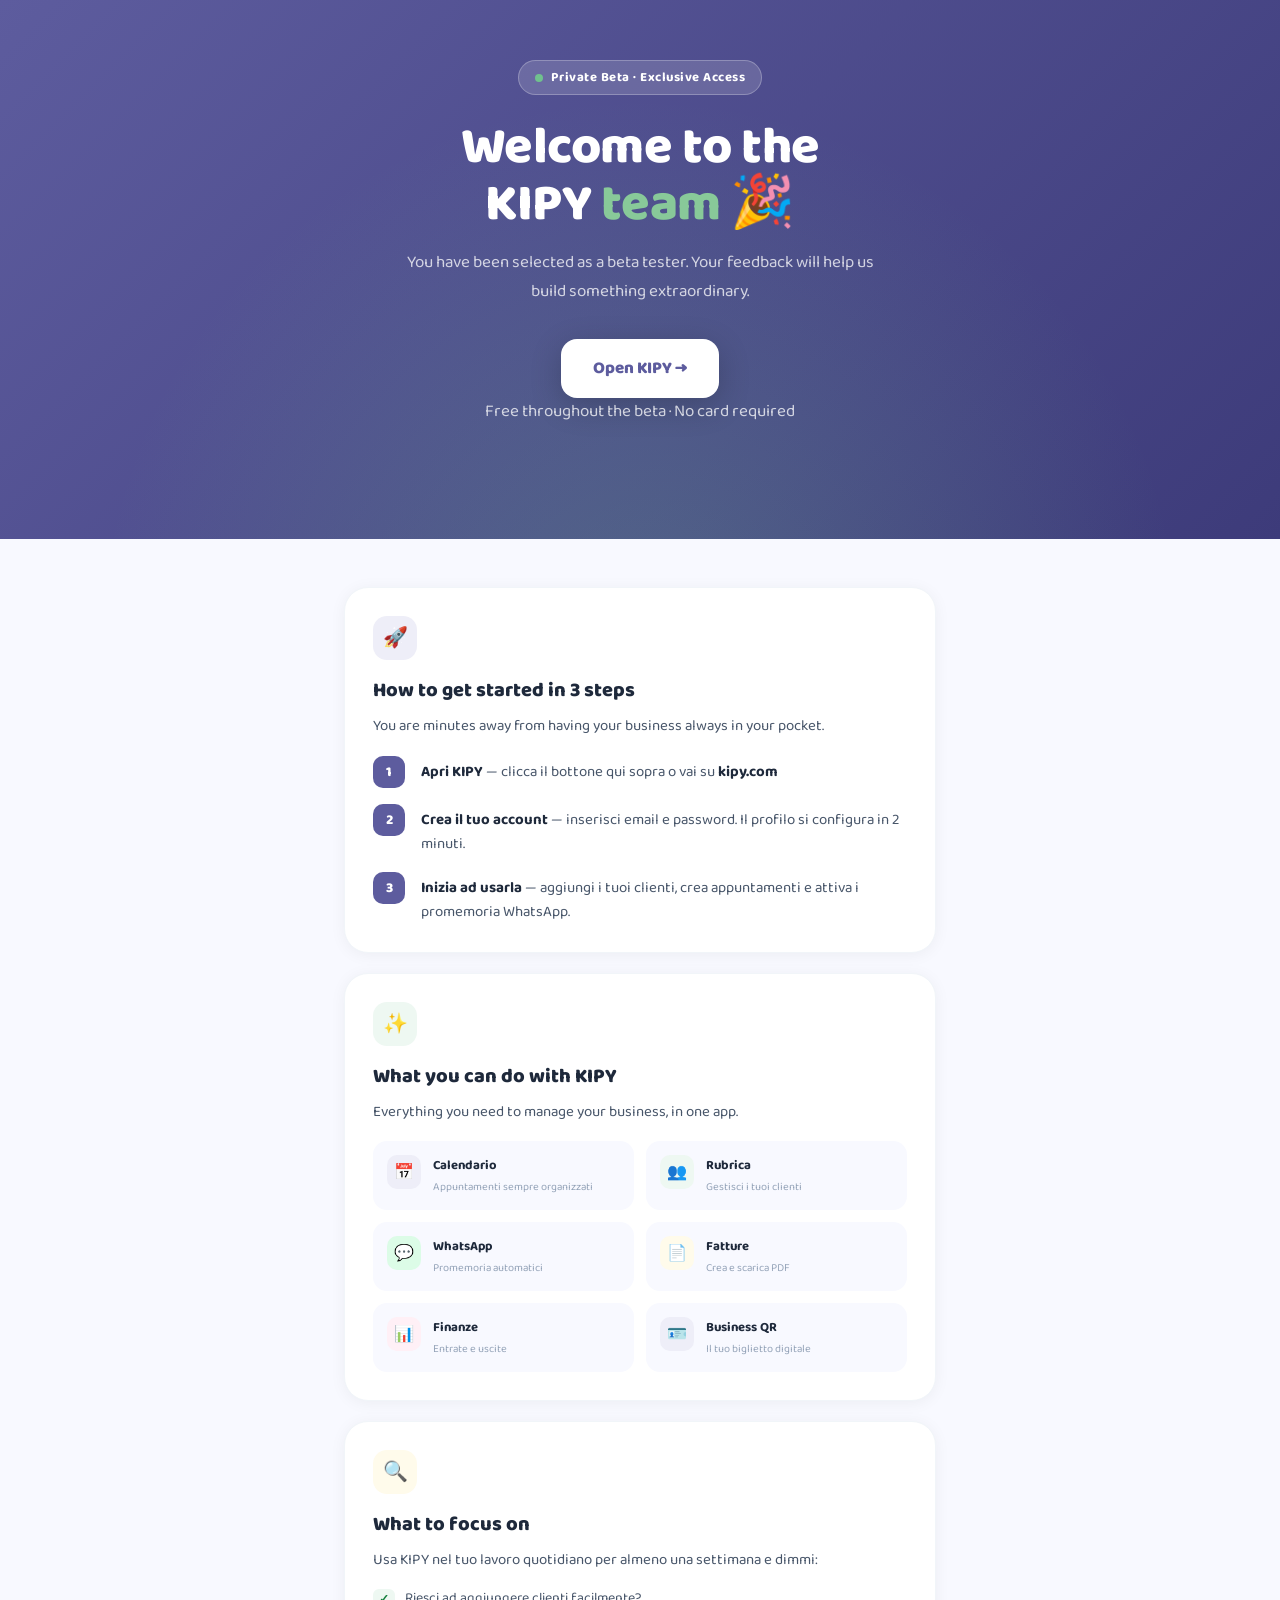
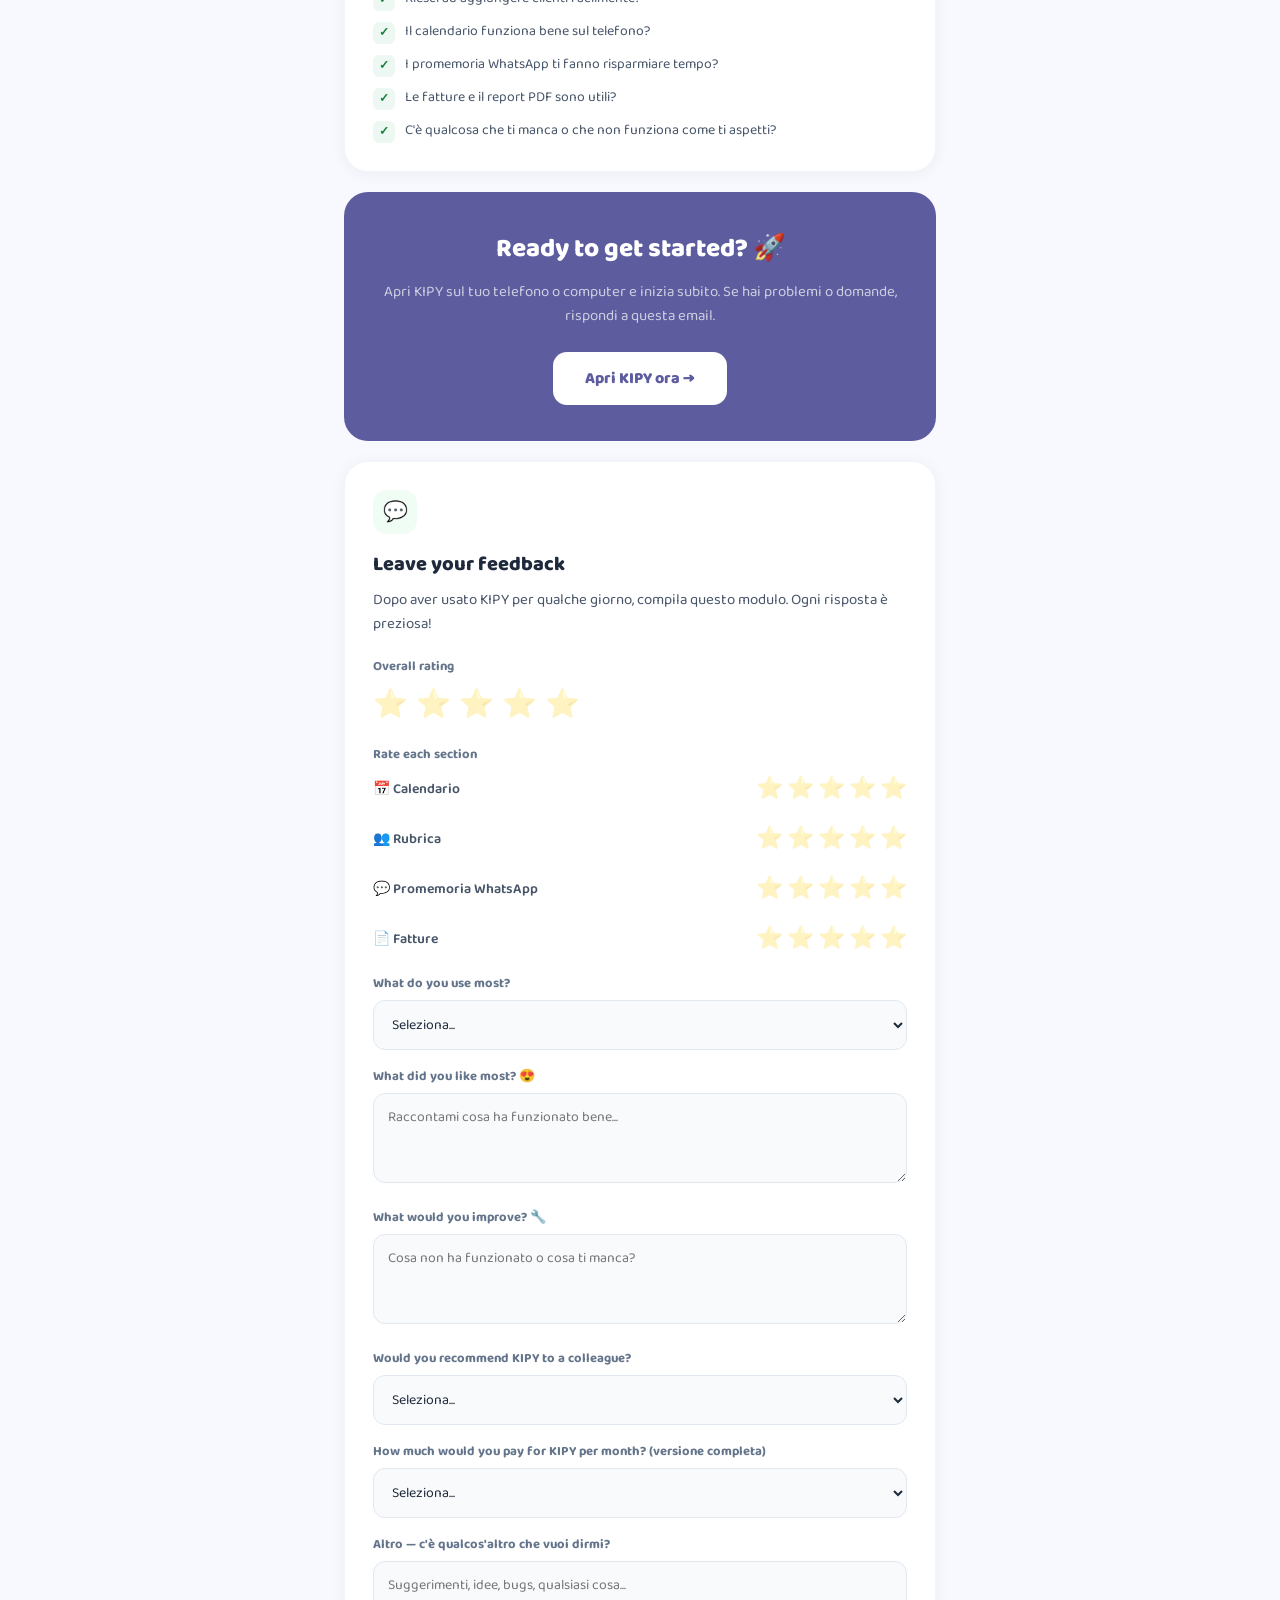
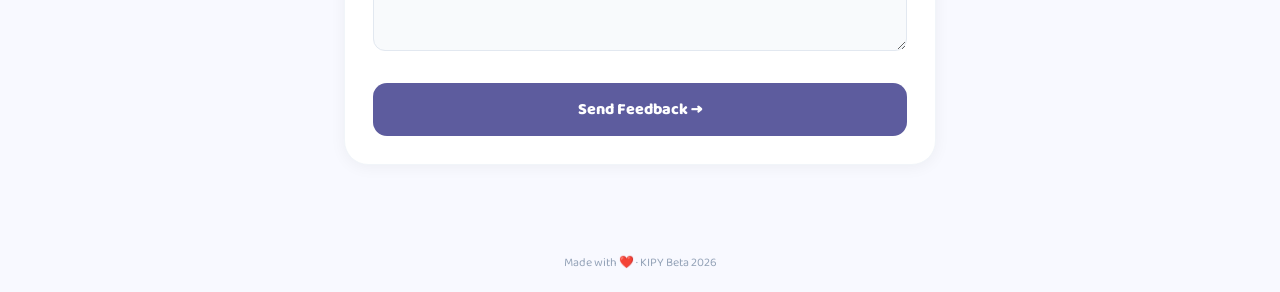
==== beta-en.html @ 0e65d99a "Add files via upload" ====
<!DOCTYPE html>
<html lang="it">
<head>
  <meta charset="UTF-8"/>
  <meta name="viewport" content="width=device-width, initial-scale=1.0"/>
  <title>KIPY Beta — Sei stato scelto!</title>
  <link href="https://fonts.googleapis.com/css2?family=Baloo+2:wght@400;500;600;700;800&display=swap" rel="stylesheet"/>
  <style>
    *, *::before, *::after { box-sizing: border-box; margin: 0; padding: 0; }
    body { font-family: 'Baloo 2', sans-serif; background: #F8F9FF; color: #1E293B; -webkit-font-smoothing: antialiased; }

    .hero {
      background: linear-gradient(135deg, #5D5C9E 0%, #3d3b7a 100%);
      padding: 60px 24px 80px;
      text-align: center;
      position: relative;
      overflow: hidden;
    }
    .hero::before {
      content: '';
      position: absolute; inset: 0;
      background: radial-gradient(ellipse at 50% 120%, rgba(112,193,142,0.25) 0%, transparent 60%);
    }
    .hero-inner { position: relative; z-index: 1; max-width: 600px; margin: 0 auto; }
    .beta-badge {
      display: inline-flex; align-items: center; gap: 8px;
      background: rgba(255,255,255,0.15); border: 1px solid rgba(255,255,255,0.25);
      border-radius: 100px; padding: 6px 16px;
      font-size: 13px; font-weight: 700; color: white;
      margin-bottom: 24px; letter-spacing: 0.5px;
    }
    .beta-dot { width: 8px; height: 8px; background: #70C18E; border-radius: 50%; animation: pulse 2s infinite; }
    @keyframes pulse { 0%,100%{opacity:1;}50%{opacity:0.4;} }
    .hero h1 { font-size: clamp(32px, 6vw, 52px); font-weight: 800; color: white; line-height: 1.1; margin-bottom: 16px; letter-spacing: -0.5px; }
    .hero h1 span { color: #88C999; }
    .hero p { font-size: 17px; color: rgba(255,255,255,0.75); line-height: 1.7; max-width: 480px; margin: 0 auto 32px; }
    .hero-cta { display: inline-flex; align-items: center; gap: 12px; background: white; color: #5D5C9E; padding: 16px 32px; border-radius: 16px; font-size: 17px; font-weight: 800; text-decoration: none; box-shadow: 0 8px 32px rgba(0,0,0,0.2); transition: transform 0.2s; }
    .hero-cta:hover { transform: translateY(-2px); }
    .hero-note { font-size: 13px; color: rgba(255,255,255,0.4); margin-top: 14px; }

    .container { max-width: 640px; margin: 0 auto; padding: 48px 24px; }

    .section { background: white; border-radius: 24px; padding: 28px; margin-bottom: 20px; box-shadow: 0 2px 16px rgba(0,0,0,0.05); border: 1px solid #F1F5F9; }
    .section-icon { width: 44px; height: 44px; border-radius: 14px; display: flex; align-items: center; justify-content: center; font-size: 20px; margin-bottom: 14px; }
    .section h2 { font-size: 20px; font-weight: 800; color: #1E293B; margin-bottom: 8px; }
    .section p { font-size: 15px; color: #475569; line-height: 1.7; }

    .steps { display: flex; flex-direction: column; gap: 16px; margin-top: 16px; }
    .step-item { display: flex; gap: 16px; align-items: flex-start; }
    .step-num { width: 32px; height: 32px; background: #5D5C9E; color: white; border-radius: 10px; display: flex; align-items: center; justify-content: center; font-weight: 800; font-size: 14px; flex-shrink: 0; }
    .step-text { font-size: 15px; color: #475569; line-height: 1.6; padding-top: 4px; }
    .step-text strong { color: #1E293B; }

    .features-grid { display: grid; grid-template-columns: 1fr 1fr; gap: 12px; margin-top: 16px; }
    .feat-item { background: #F8F9FF; border-radius: 14px; padding: 14px; display: flex; gap: 12px; align-items: flex-start; }
    .feat-icon { width: 34px; height: 34px; border-radius: 10px; display: flex; align-items: center; justify-content: center; font-size: 16px; flex-shrink: 0; }
    .feat-label { font-size: 13px; font-weight: 700; color: #1E293B; }
    .feat-sub { font-size: 11px; color: #94A3B8; margin-top: 2px; }

    .rules { display: flex; flex-direction: column; gap: 10px; margin-top: 14px; }
    .rule-item { display: flex; gap: 10px; align-items: flex-start; font-size: 14px; color: #475569; line-height: 1.5; }
    .rule-check { width: 22px; height: 22px; background: #EEF8F2; border-radius: 6px; display: flex; align-items: center; justify-content: center; color: #15803D; font-size: 12px; font-weight: 800; flex-shrink: 0; margin-top: 1px; }

    .cta-section { background: #5D5C9E; border-radius: 24px; padding: 36px 28px; text-align: center; margin-bottom: 20px; }
    .cta-section h2 { font-size: 26px; font-weight: 800; color: white; margin-bottom: 10px; }
    .cta-section p { font-size: 15px; color: rgba(255,255,255,0.7); margin-bottom: 24px; line-height: 1.6; }
    .cta-btn { display: inline-block; background: white; color: #5D5C9E; padding: 14px 32px; border-radius: 14px; font-size: 16px; font-weight: 800; text-decoration: none; }

    .feedback-section { background: white; border-radius: 24px; padding: 28px; margin-bottom: 20px; box-shadow: 0 2px 16px rgba(0,0,0,0.05); border: 1px solid #F1F5F9; }
    .feedback-section h2 { font-size: 20px; font-weight: 800; color: #1E293B; margin-bottom: 8px; }
    .feedback-section p { font-size: 15px; color: #475569; margin-bottom: 20px; }

    .form-group { margin-bottom: 16px; }
    .form-label { font-size: 13px; font-weight: 700; color: #64748B; display: block; margin-bottom: 6px; }
    .form-input { width: 100%; padding: 12px 14px; border-radius: 12px; border: 1.5px solid #E2E8F0; font-family: 'Baloo 2', sans-serif; font-size: 14px; color: #1E293B; outline: none; background: #F8FAFC; transition: border 0.2s; }
    .form-input:focus { border-color: #5D5C9E; background: white; }
    textarea.form-input { min-height: 90px; resize: vertical; }
    .stars { display: flex; gap: 8px; margin-top: 6px; }
    .star { font-size: 28px; cursor: pointer; opacity: 0.3; transition: opacity 0.15s; }
    .star.active { opacity: 1; }
    .rating-group { display: flex; flex-direction: column; gap: 14px; margin-bottom: 16px; }
    .rating-row { display: flex; justify-content: space-between; align-items: center; }
    .rating-label { font-size: 14px; font-weight: 600; color: #475569; }
    .mini-stars { display: flex; gap: 4px; }
    .mini-star { font-size: 22px; cursor: pointer; opacity: 0.3; transition: opacity 0.15s; }
    .mini-star.active { opacity: 1; }
    .submit-btn { width: 100%; background: #5D5C9E; color: white; border: none; padding: 14px; border-radius: 14px; font-size: 16px; font-weight: 800; cursor: pointer; font-family: 'Baloo 2', sans-serif; margin-top: 8px; transition: all 0.2s; }
    .submit-btn:hover { background: #4a4980; }
    .submit-btn:disabled { background: #94A3B8; cursor: not-allowed; }
    .success-msg { text-align: center; padding: 20px; background: #EEF8F2; border-radius: 14px; color: #15803D; font-weight: 700; font-size: 16px; display: none; }

    footer { text-align: center; padding: 20px; font-size: 12px; color: #94A3B8; }
  </style>
</head>
<body>

<!-- HERO -->
<div class="hero">
  <div class="hero-inner">
    <div class="beta-badge"><div class="beta-dot"></div> Private Beta · Exclusive Access</div>
    <h1>Welcome to the<br>KIPY <span>team</span> 🎉</h1>
    <p>You have been selected as a beta tester. Your feedback will help us build something extraordinary.</p>
    <a href="http://localhost:5173" class="hero-cta">Open KIPY →</a>
    <p class="hero-note">Free throughout the beta · No card required</p>
  </div>
</div>

<div class="container">

  <!-- COME INIZIARE -->
  <div class="section">
    <div class="section-icon" style="background:#EEEEF8;">🚀</div>
    <h2>How to get started in 3 steps</h2>
    <p>You are minutes away from having your business always in your pocket.</p>
    <div class="steps">
      <div class="step-item">
        <div class="step-num">1</div>
        <div class="step-text"><strong>Apri KIPY</strong> — clicca il bottone qui sopra o vai su <strong>kipy.com</strong></div>
      </div>
      <div class="step-item">
        <div class="step-num">2</div>
        <div class="step-text"><strong>Crea il tuo account</strong> — inserisci email e password. Il profilo si configura in 2 minuti.</div>
      </div>
      <div class="step-item">
        <div class="step-num">3</div>
        <div class="step-text"><strong>Inizia ad usarla</strong> — aggiungi i tuoi clienti, crea appuntamenti e attiva i promemoria WhatsApp.</div>
      </div>
    </div>
  </div>

  <!-- FUNZIONALITÀ -->
  <div class="section">
    <div class="section-icon" style="background:#EEF8F2;">✨</div>
    <h2>What you can do with KIPY</h2>
    <p>Everything you need to manage your business, in one app.</p>
    <div class="features-grid">
      <div class="feat-item">
        <div class="feat-icon" style="background:#EEEEF8;">📅</div>
        <div><div class="feat-label">Calendario</div><div class="feat-sub">Appuntamenti sempre organizzati</div></div>
      </div>
      <div class="feat-item">
        <div class="feat-icon" style="background:#EEF8F2;">👥</div>
        <div><div class="feat-label">Rubrica</div><div class="feat-sub">Gestisci i tuoi clienti</div></div>
      </div>
      <div class="feat-item">
        <div class="feat-icon" style="background:#DCFCE7;">💬</div>
        <div><div class="feat-label">WhatsApp</div><div class="feat-sub">Promemoria automatici</div></div>
      </div>
      <div class="feat-item">
        <div class="feat-icon" style="background:#FFFBEB;">📄</div>
        <div><div class="feat-label">Fatture</div><div class="feat-sub">Crea e scarica PDF</div></div>
      </div>
      <div class="feat-item">
        <div class="feat-icon" style="background:#FFF0F6;">📊</div>
        <div><div class="feat-label">Finanze</div><div class="feat-sub">Entrate e uscite</div></div>
      </div>
      <div class="feat-item">
        <div class="feat-icon" style="background:#EEEEF8;">🪪</div>
        <div><div class="feat-label">Business QR</div><div class="feat-sub">Il tuo biglietto digitale</div></div>
      </div>
    </div>
  </div>

  <!-- COSA TESTARE -->
  <div class="section">
    <div class="section-icon" style="background:#FFFBEB;">🔍</div>
    <h2>What to focus on</h2>
    <p>Usa KIPY nel tuo lavoro quotidiano per almeno una settimana e dimmi:</p>
    <div class="rules">
      <div class="rule-item"><div class="rule-check">✓</div>Riesci ad aggiungere clienti facilmente?</div>
      <div class="rule-item"><div class="rule-check">✓</div>Il calendario funziona bene sul telefono?</div>
      <div class="rule-item"><div class="rule-check">✓</div>I promemoria WhatsApp ti fanno risparmiare tempo?</div>
      <div class="rule-item"><div class="rule-check">✓</div>Le fatture e il report PDF sono utili?</div>
      <div class="rule-item"><div class="rule-check">✓</div>C'è qualcosa che ti manca o che non funziona come ti aspetti?</div>
    </div>
  </div>

  <!-- CTA APRI APP -->
  <div class="cta-section">
    <h2>Ready to get started? 🚀</h2>
    <p>Apri KIPY sul tuo telefono o computer e inizia subito. Se hai problemi o domande, rispondi a questa email.</p>
    <a href="http://localhost:5173" class="cta-btn">Apri KIPY ora →</a>
  </div>

  <!-- FORM FEEDBACK -->
  <div class="feedback-section" id="feedback">
    <div class="section-icon" style="background:#F0FDF4; display:inline-flex; margin-bottom:14px;">💬</div>
    <h2>Leave your feedback</h2>
    <p>Dopo aver usato KIPY per qualche giorno, compila questo modulo. Ogni risposta è preziosa!</p>

    <div id="form-area">
      <!-- Overall rating -->
      <div class="form-group">
        <label class="form-label">Overall rating</label>
        <div class="stars" id="stars-general">
          <span class="star" data-val="1">⭐</span>
          <span class="star" data-val="2">⭐</span>
          <span class="star" data-val="3">⭐</span>
          <span class="star" data-val="4">⭐</span>
          <span class="star" data-val="5">⭐</span>
        </div>
        <input type="hidden" id="rating-general" value="0"/>
      </div>

      <!-- Valutazioni per sezione -->
      <div class="form-group">
        <label class="form-label">Rate each section</label>
        <div class="rating-group">
          <div class="rating-row">
            <span class="rating-label">📅 Calendario</span>
            <div class="mini-stars" data-section="cal">
              <span class="mini-star" data-val="1">⭐</span><span class="mini-star" data-val="2">⭐</span><span class="mini-star" data-val="3">⭐</span><span class="mini-star" data-val="4">⭐</span><span class="mini-star" data-val="5">⭐</span>
            </div>
          </div>
          <div class="rating-row">
            <span class="rating-label">👥 Rubrica</span>
            <div class="mini-stars" data-section="rubrica">
              <span class="mini-star" data-val="1">⭐</span><span class="mini-star" data-val="2">⭐</span><span class="mini-star" data-val="3">⭐</span><span class="mini-star" data-val="4">⭐</span><span class="mini-star" data-val="5">⭐</span>
            </div>
          </div>
          <div class="rating-row">
            <span class="rating-label">💬 Promemoria WhatsApp</span>
            <div class="mini-stars" data-section="wa">
              <span class="mini-star" data-val="1">⭐</span><span class="mini-star" data-val="2">⭐</span><span class="mini-star" data-val="3">⭐</span><span class="mini-star" data-val="4">⭐</span><span class="mini-star" data-val="5">⭐</span>
            </div>
          </div>
          <div class="rating-row">
            <span class="rating-label">📄 Fatture</span>
            <div class="mini-stars" data-section="fatture">
              <span class="mini-star" data-val="1">⭐</span><span class="mini-star" data-val="2">⭐</span><span class="mini-star" data-val="3">⭐</span><span class="mini-star" data-val="4">⭐</span><span class="mini-star" data-val="5">⭐</span>
            </div>
          </div>
        </div>
      </div>

      <div class="form-group">
        <label class="form-label">What do you use most?</label>
        <select class="form-input" id="most-used">
          <option value="">Seleziona...</option>
          <option>Calendario & Appuntamenti</option>
          <option>Rubrica Clienti</option>
          <option>Promemoria WhatsApp</option>
          <option>Fatture</option>
          <option>Finanze</option>
          <option>Business Card QR</option>
          <option>Todo List</option>
        </select>
      </div>

      <div class="form-group">
        <label class="form-label">What did you like most? 😍</label>
        <textarea class="form-input" id="liked" placeholder="Raccontami cosa ha funzionato bene..."></textarea>
      </div>

      <div class="form-group">
        <label class="form-label">What would you improve? 🔧</label>
        <textarea class="form-input" id="improve" placeholder="Cosa non ha funzionato o cosa ti manca?"></textarea>
      </div>

      <div class="form-group">
        <label class="form-label">Would you recommend KIPY to a colleague?</label>
        <select class="form-input" id="recommend">
          <option value="">Seleziona...</option>
          <option>Sì, assolutamente!</option>
          <option>Probabilmente sì</option>
          <option>Non ancora, ha bisogno di miglioramenti</option>
          <option>No</option>
        </select>
      </div>

      <div class="form-group">
        <label class="form-label">How much would you pay for KIPY per month? (versione completa)</label>
        <select class="form-input" id="price">
          <option value="">Seleziona...</option>
          <option>Niente, voglio solo la versione gratuita</option>
          <option>£3–5 / mese</option>
          <option>£6–9 / mese</option>
          <option>£10–14 / mese</option>
          <option>Più di £15 / mese se vale</option>
        </select>
      </div>

      <div class="form-group">
        <label class="form-label">Altro — c'è qualcos'altro che vuoi dirmi?</label>
        <textarea class="form-input" id="other" placeholder="Suggerimenti, idee, bugs, qualsiasi cosa..."></textarea>
      </div>

      <button class="submit-btn" onclick="inviaFeedback()">Send Feedback →</button>
    </div>

    <div class="success-msg" id="success-msg">
      🎉 Grazie mille! Il tuo feedback è stato inviato.<br>Sei fondamentale per migliorare KIPY!
    </div>
  </div>

</div>

<footer>Made with ❤️ · KIPY Beta 2026</footer>

<script>
// Stars generali
document.querySelectorAll('#stars-general .star').forEach(star => {
  star.addEventListener('click', () => {
    const val = parseInt(star.dataset.val);
    document.getElementById('rating-general').value = val;
    document.querySelectorAll('#stars-general .star').forEach((s, i) => {
      s.classList.toggle('active', i < val);
    });
  });
});

// Mini stars per sezione
document.querySelectorAll('.mini-stars').forEach(group => {
  group.querySelectorAll('.mini-star').forEach(star => {
    star.addEventListener('click', () => {
      const val = parseInt(star.dataset.val);
      group.querySelectorAll('.mini-star').forEach((s, i) => {
        s.classList.toggle('active', i < val);
      });
      group.dataset.rating = val;
    });
  });
});

function inviaFeedback() {
  const btn = document.querySelector('.submit-btn');
  btn.disabled = true;
  btn.textContent = 'Invio in corso...';

  // Raccoglie tutti i dati
  const data = {
    rating_generale: document.getElementById('rating-general').value,
    rating_calendario: document.querySelector('[data-section="cal"]')?.dataset.rating || '—',
    rating_rubrica: document.querySelector('[data-section="rubrica"]')?.dataset.rating || '—',
    rating_whatsapp: document.querySelector('[data-section="wa"]')?.dataset.rating || '—',
    rating_fatture: document.querySelector('[data-section="fatture"]')?.dataset.rating || '—',
    sezione_piu_usata: document.getElementById('most-used').value,
    piaciuto: document.getElementById('liked').value,
    miglioramenti: document.getElementById('improve').value,
    consigliato: document.getElementById('recommend').value,
    prezzo_pagherebbe: document.getElementById('price').value,
    altro: document.getElementById('other').value,
    data_invio: new Date().toLocaleDateString('it-IT'),
  };

  // Crea mailto con tutti i dati
  const subject = encodeURIComponent('KIPY Beta — Feedback utente');
  const body = encodeURIComponent(
    `FEEDBACK KIPY BETA\n` +
    `==================\n\n` +
    `⭐ Overall rating: ${data.rating_generale}/5\n\n` +
    `📊 Valutazioni per sezione:\n` +
    `  📅 Calendario: ${data.rating_calendario}/5\n` +
    `  👥 Rubrica: ${data.rating_rubrica}/5\n` +
    `  💬 WhatsApp: ${data.rating_whatsapp}/5\n` +
    `  📄 Fatture: ${data.rating_fatture}/5\n\n` +
    `🔥 Sezione più usata: ${data.sezione_piu_usata}\n\n` +
    `😍 Cosa è piaciuto:\n${data.piaciuto}\n\n` +
    `🔧 Cosa migliorare:\n${data.miglioramenti}\n\n` +
    `📢 Lo consiglierebbe: ${data.consigliato}\n\n` +
    `💰 Prezzo giusto: ${data.prezzo_pagherebbe}\n\n` +
    `💬 Altro:\n${data.altro}\n\n` +
    `📅 Data: ${data.data_invio}`
  );

  // Apre il client email con il feedback
  window.location.href = `mailto:tua@email.com?subject=${subject}&body=${body}`;

  setTimeout(() => {
    document.getElementById('form-area').style.display = 'none';
    document.getElementById('success-msg').style.display = 'block';
  }, 1500);
}
</script>

</body>
</html>
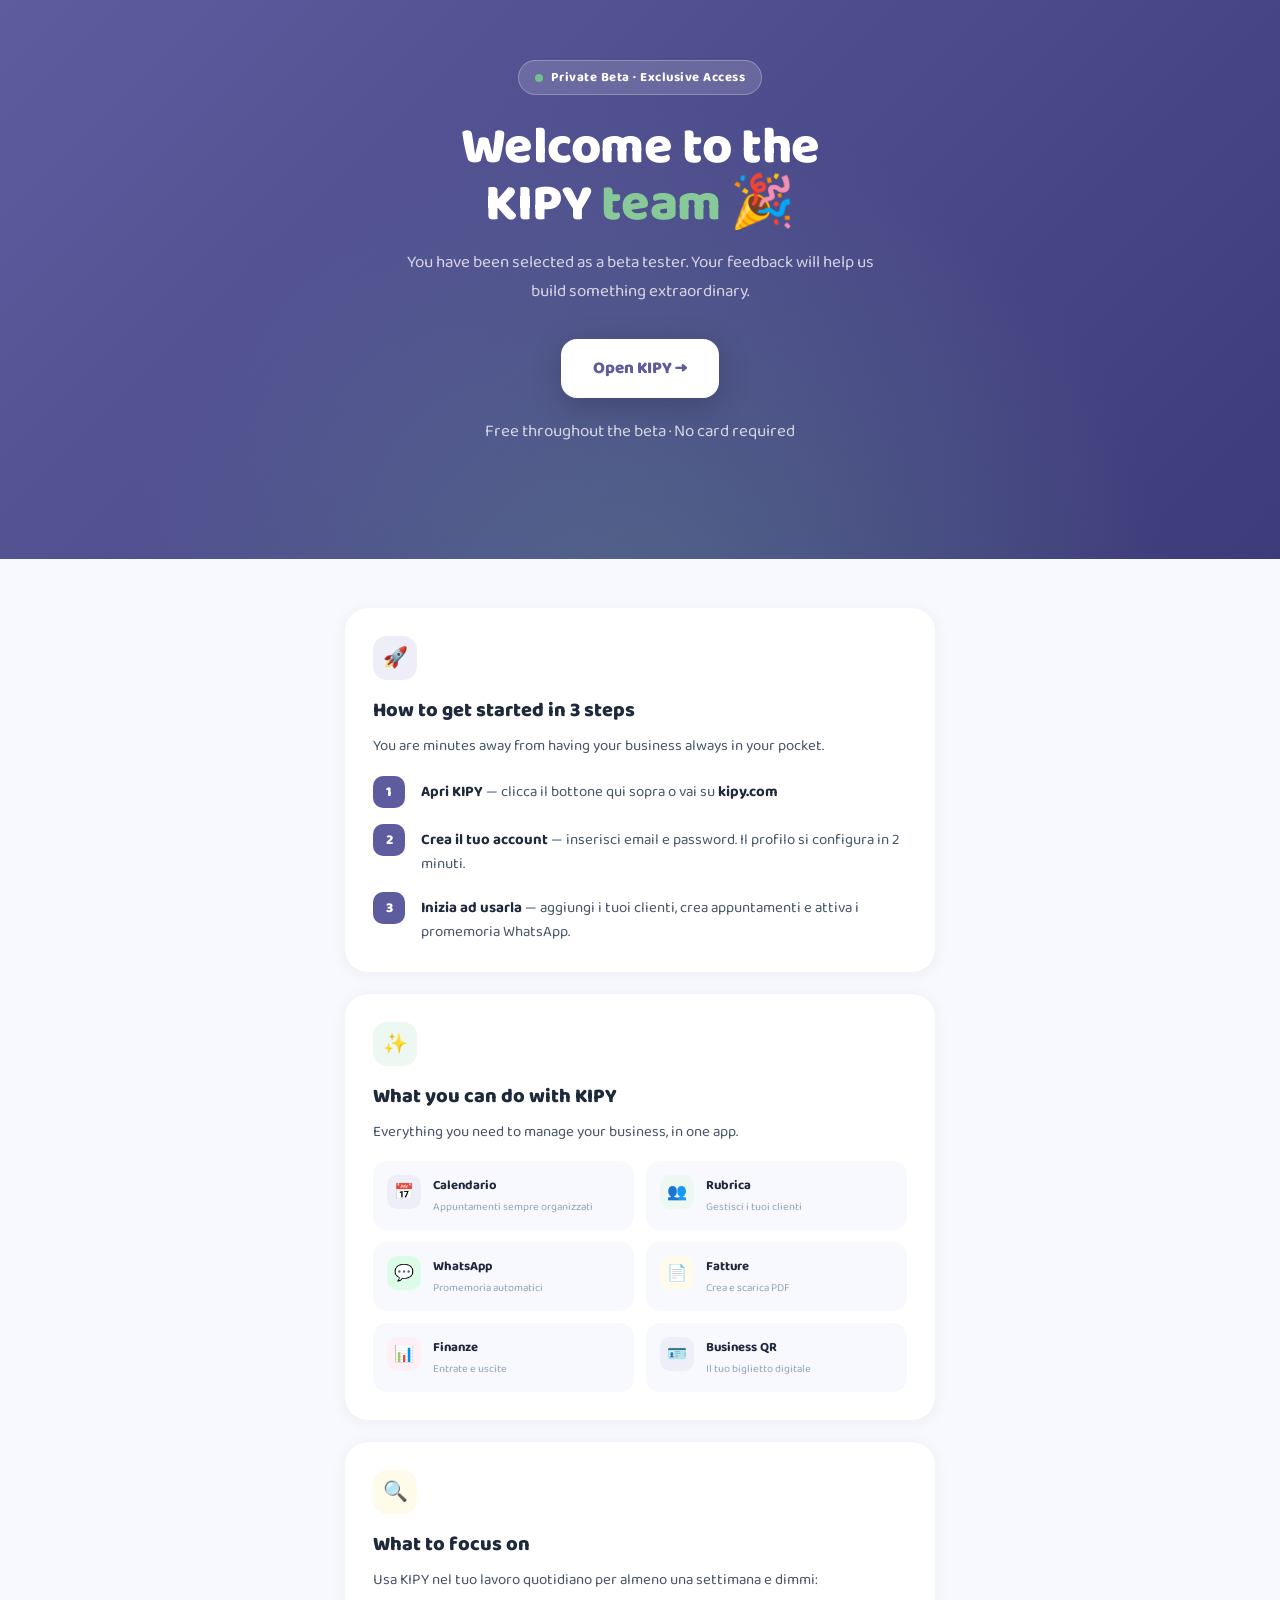
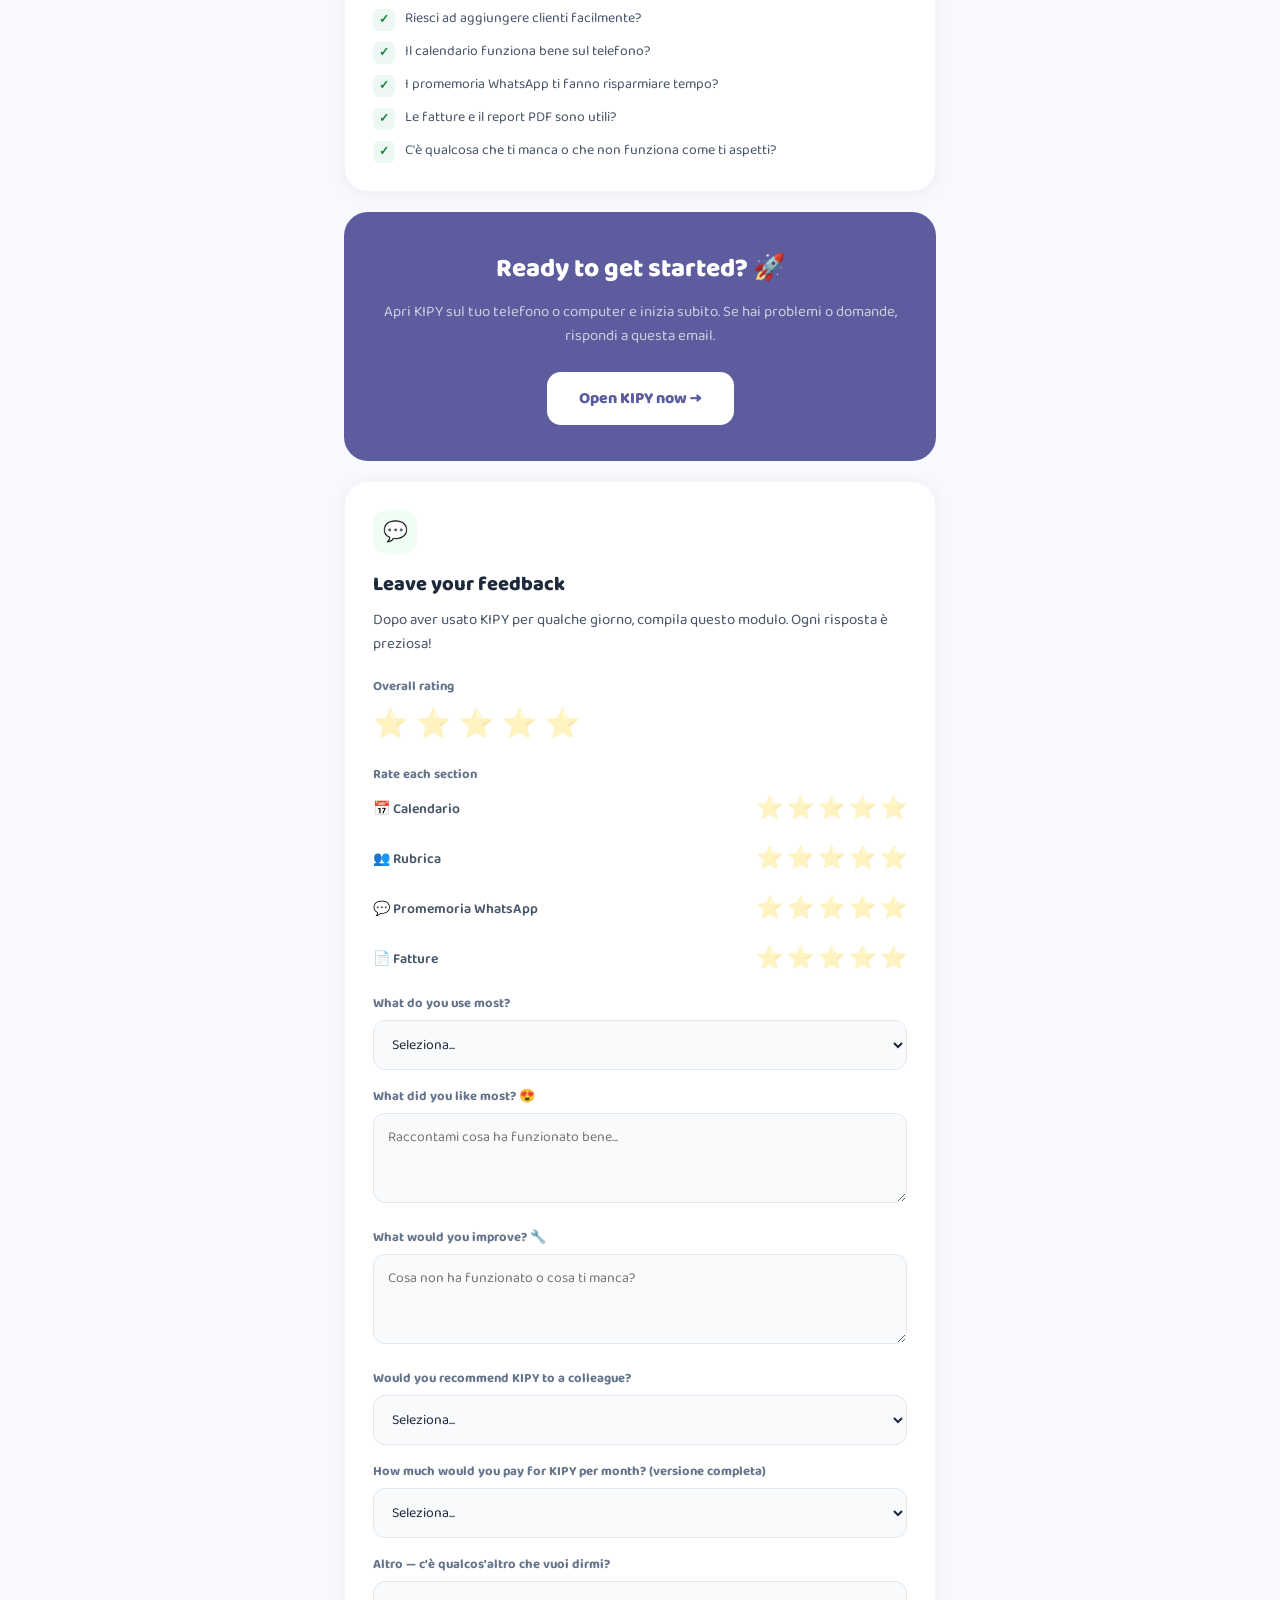
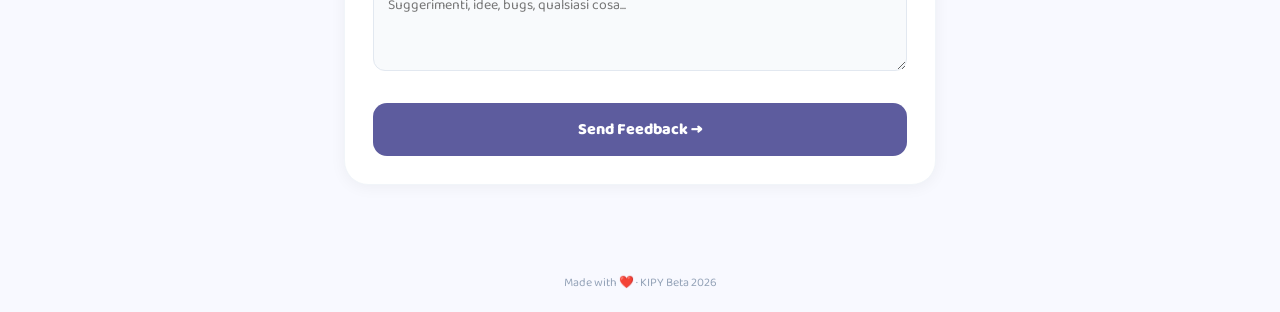
==== commit ddb0d147: "fix: favicon, links, EN title, button spacing" ====
--- a/beta-en.html
+++ b/beta-en.html
@@ -3,7 +3,8 @@
 <head>
   <meta charset="UTF-8"/>
   <meta name="viewport" content="width=device-width, initial-scale=1.0"/>
-  <title>KIPY Beta — Sei stato scelto!</title>
+  <title>KIPY Beta — You've been chosen!</title>
+  <link rel="icon" type="image/png" href="https://kipyappbeta.netlify.app/icon-192.png"/>
   <link href="https://fonts.googleapis.com/css2?family=Baloo+2:wght@400;500;600;700;800&display=swap" rel="stylesheet"/>
   <style>
     *, *::before, *::after { box-sizing: border-box; margin: 0; padding: 0; }
@@ -100,8 +101,8 @@
     <div class="beta-badge"><div class="beta-dot"></div> Private Beta · Exclusive Access</div>
     <h1>Welcome to the<br>KIPY <span>team</span> 🎉</h1>
     <p>You have been selected as a beta tester. Your feedback will help us build something extraordinary.</p>
-    <a href="http://localhost:5173" class="hero-cta">Open KIPY →</a>
-    <p class="hero-note">Free throughout the beta · No card required</p>
+    <a href="https://kipyappbeta.netlify.app" class="hero-cta">Open KIPY →</a>
+    <p class="hero-note" style="margin-top:20px;">Free throughout the beta · No card required</p>
   </div>
 </div>
 
@@ -179,7 +180,7 @@
   <div class="cta-section">
     <h2>Ready to get started? 🚀</h2>
     <p>Apri KIPY sul tuo telefono o computer e inizia subito. Se hai problemi o domande, rispondi a questa email.</p>
-    <a href="http://localhost:5173" class="cta-btn">Apri KIPY ora →</a>
+    <a href="https://kipyappbeta.netlify.app" class="cta-btn">Open KIPY now →</a>
   </div>
 
   <!-- FORM FEEDBACK -->
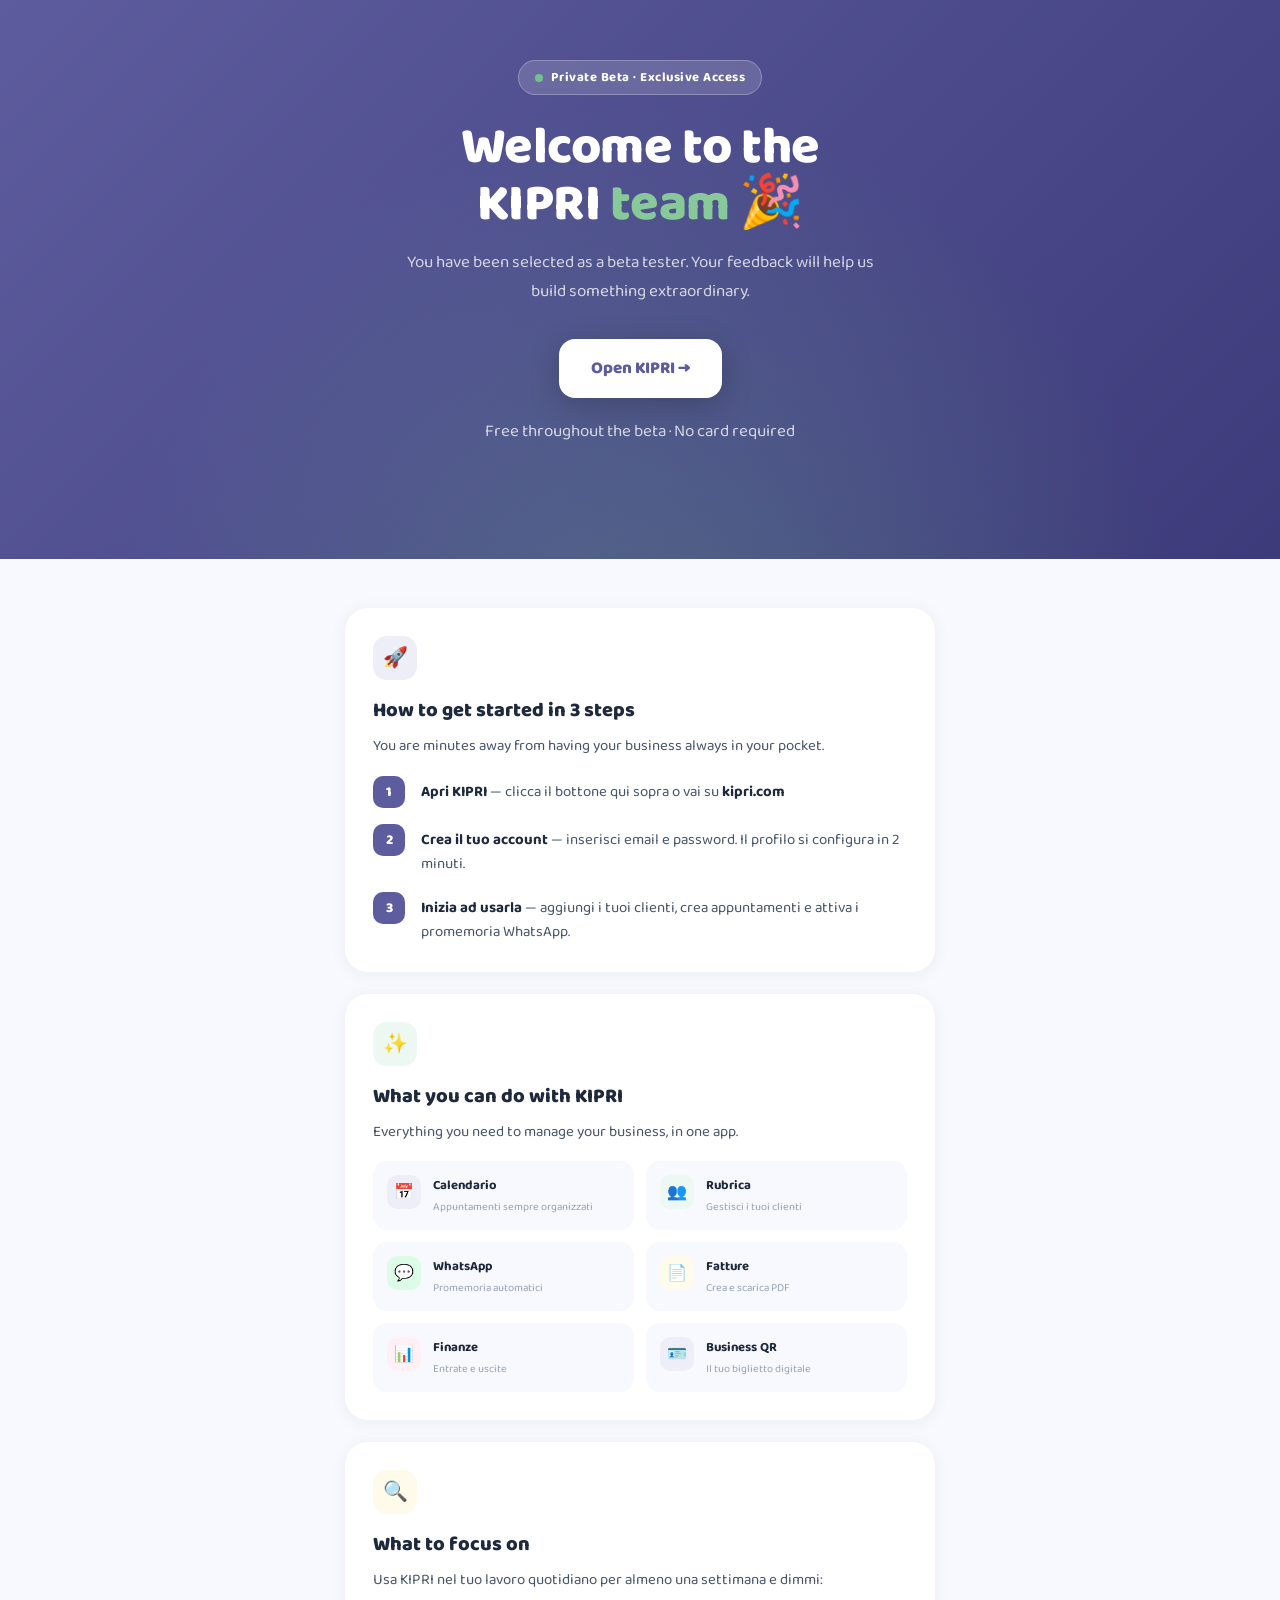
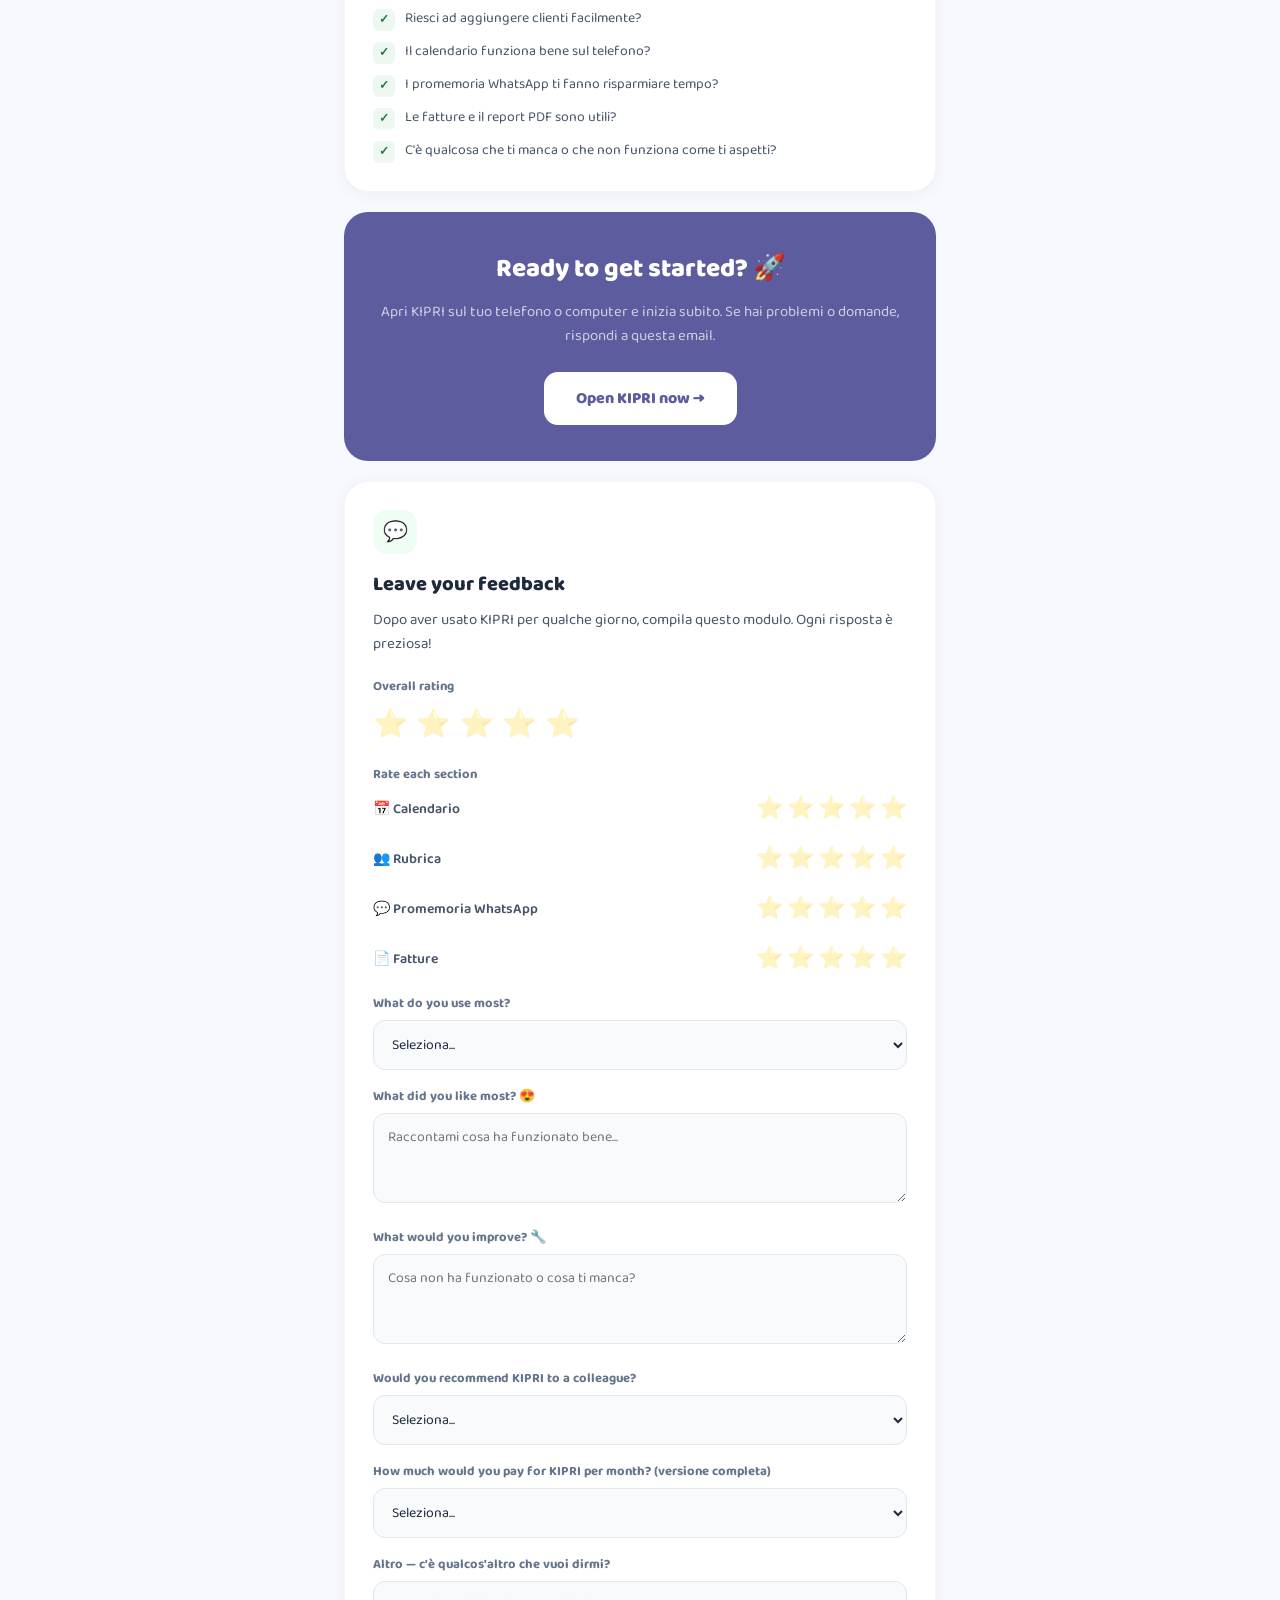
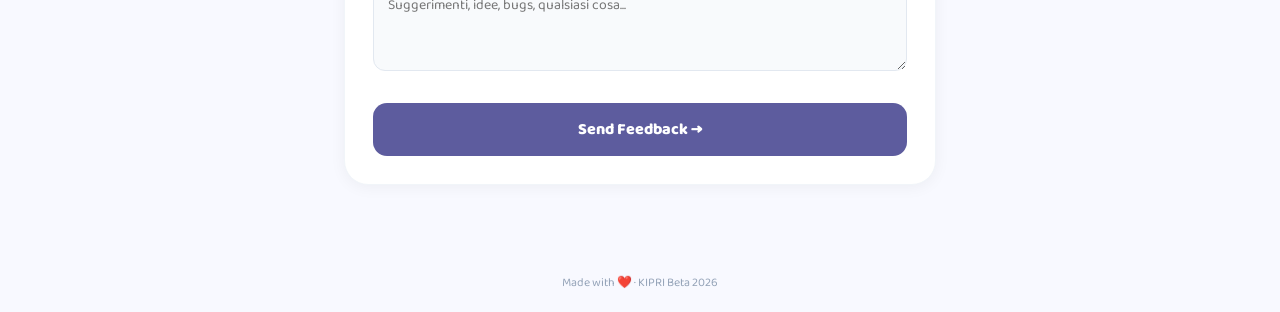
==== commit 06135f41: "rebrand: kipy → kipri" ====
--- a/beta-en.html
+++ b/beta-en.html
@@ -3,8 +3,8 @@
 <head>
   <meta charset="UTF-8"/>
   <meta name="viewport" content="width=device-width, initial-scale=1.0"/>
-  <title>KIPY Beta — You've been chosen!</title>
-  <link rel="icon" type="image/png" href="https://kipyappbeta.netlify.app/icon-192.png"/>
+  <title>KIPRI Beta — You've been chosen!</title>
+  <link rel="icon" type="image/png" href="https://kipriappbeta.netlify.app/icon-192.png"/>
   <link href="https://fonts.googleapis.com/css2?family=Baloo+2:wght@400;500;600;700;800&display=swap" rel="stylesheet"/>
   <style>
     *, *::before, *::after { box-sizing: border-box; margin: 0; padding: 0; }
@@ -99,9 +99,9 @@
 <div class="hero">
   <div class="hero-inner">
     <div class="beta-badge"><div class="beta-dot"></div> Private Beta · Exclusive Access</div>
-    <h1>Welcome to the<br>KIPY <span>team</span> 🎉</h1>
+    <h1>Welcome to the<br>KIPRI <span>team</span> 🎉</h1>
     <p>You have been selected as a beta tester. Your feedback will help us build something extraordinary.</p>
-    <a href="https://kipyappbeta.netlify.app" class="hero-cta">Open KIPY →</a>
+    <a href="https://kipriappbeta.netlify.app" class="hero-cta">Open KIPRI →</a>
     <p class="hero-note" style="margin-top:20px;">Free throughout the beta · No card required</p>
   </div>
 </div>
@@ -116,7 +116,7 @@
     <div class="steps">
       <div class="step-item">
         <div class="step-num">1</div>
-        <div class="step-text"><strong>Apri KIPY</strong> — clicca il bottone qui sopra o vai su <strong>kipy.com</strong></div>
+        <div class="step-text"><strong>Apri KIPRI</strong> — clicca il bottone qui sopra o vai su <strong>kipri.com</strong></div>
       </div>
       <div class="step-item">
         <div class="step-num">2</div>
@@ -132,7 +132,7 @@
   <!-- FUNZIONALITÀ -->
   <div class="section">
     <div class="section-icon" style="background:#EEF8F2;">✨</div>
-    <h2>What you can do with KIPY</h2>
+    <h2>What you can do with KIPRI</h2>
     <p>Everything you need to manage your business, in one app.</p>
     <div class="features-grid">
       <div class="feat-item">
@@ -166,7 +166,7 @@
   <div class="section">
     <div class="section-icon" style="background:#FFFBEB;">🔍</div>
     <h2>What to focus on</h2>
-    <p>Usa KIPY nel tuo lavoro quotidiano per almeno una settimana e dimmi:</p>
+    <p>Usa KIPRI nel tuo lavoro quotidiano per almeno una settimana e dimmi:</p>
     <div class="rules">
       <div class="rule-item"><div class="rule-check">✓</div>Riesci ad aggiungere clienti facilmente?</div>
       <div class="rule-item"><div class="rule-check">✓</div>Il calendario funziona bene sul telefono?</div>
@@ -179,15 +179,15 @@
   <!-- CTA APRI APP -->
   <div class="cta-section">
     <h2>Ready to get started? 🚀</h2>
-    <p>Apri KIPY sul tuo telefono o computer e inizia subito. Se hai problemi o domande, rispondi a questa email.</p>
-    <a href="https://kipyappbeta.netlify.app" class="cta-btn">Open KIPY now →</a>
+    <p>Apri KIPRI sul tuo telefono o computer e inizia subito. Se hai problemi o domande, rispondi a questa email.</p>
+    <a href="https://kipriappbeta.netlify.app" class="cta-btn">Open KIPRI now →</a>
   </div>
 
   <!-- FORM FEEDBACK -->
   <div class="feedback-section" id="feedback">
     <div class="section-icon" style="background:#F0FDF4; display:inline-flex; margin-bottom:14px;">💬</div>
     <h2>Leave your feedback</h2>
-    <p>Dopo aver usato KIPY per qualche giorno, compila questo modulo. Ogni risposta è preziosa!</p>
+    <p>Dopo aver usato KIPRI per qualche giorno, compila questo modulo. Ogni risposta è preziosa!</p>
 
     <div id="form-area">
       <!-- Overall rating -->
@@ -259,7 +259,7 @@
       </div>
 
       <div class="form-group">
-        <label class="form-label">Would you recommend KIPY to a colleague?</label>
+        <label class="form-label">Would you recommend KIPRI to a colleague?</label>
         <select class="form-input" id="recommend">
           <option value="">Seleziona...</option>
           <option>Sì, assolutamente!</option>
@@ -270,7 +270,7 @@
       </div>
 
       <div class="form-group">
-        <label class="form-label">How much would you pay for KIPY per month? (versione completa)</label>
+        <label class="form-label">How much would you pay for KIPRI per month? (versione completa)</label>
         <select class="form-input" id="price">
           <option value="">Seleziona...</option>
           <option>Niente, voglio solo la versione gratuita</option>
@@ -290,13 +290,13 @@
     </div>
 
     <div class="success-msg" id="success-msg">
-      🎉 Grazie mille! Il tuo feedback è stato inviato.<br>Sei fondamentale per migliorare KIPY!
+      🎉 Grazie mille! Il tuo feedback è stato inviato.<br>Sei fondamentale per migliorare KIPRI!
     </div>
   </div>
 
 </div>
 
-<footer>Made with ❤️ · KIPY Beta 2026</footer>
+<footer>Made with ❤️ · KIPRI Beta 2026</footer>
 
 <script>
 // Stars generali
@@ -345,9 +345,9 @@
   };
 
   // Crea mailto con tutti i dati
-  const subject = encodeURIComponent('KIPY Beta — Feedback utente');
+  const subject = encodeURIComponent('KIPRI Beta — Feedback utente');
   const body = encodeURIComponent(
-    `FEEDBACK KIPY BETA\n` +
+    `FEEDBACK KIPRI BETA\n` +
     `==================\n\n` +
     `⭐ Overall rating: ${data.rating_generale}/5\n\n` +
     `📊 Valutazioni per sezione:\n` +
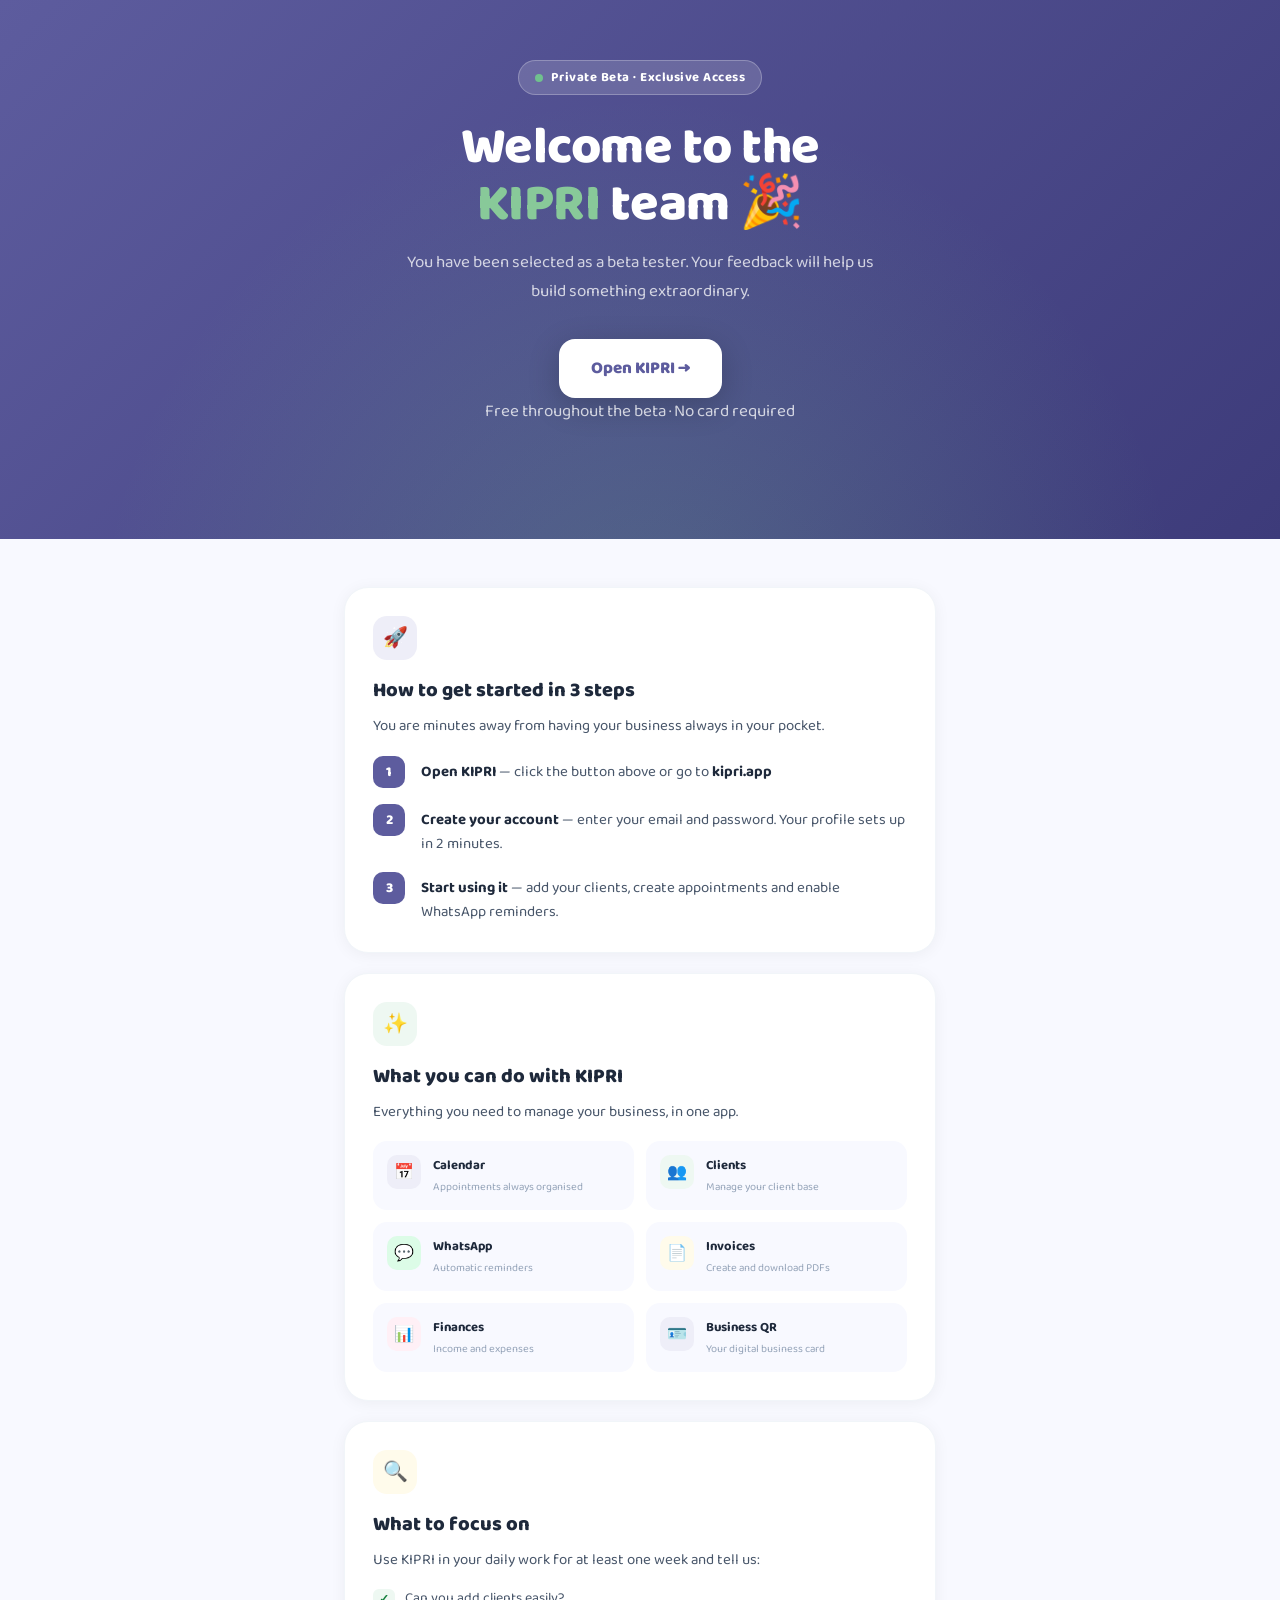
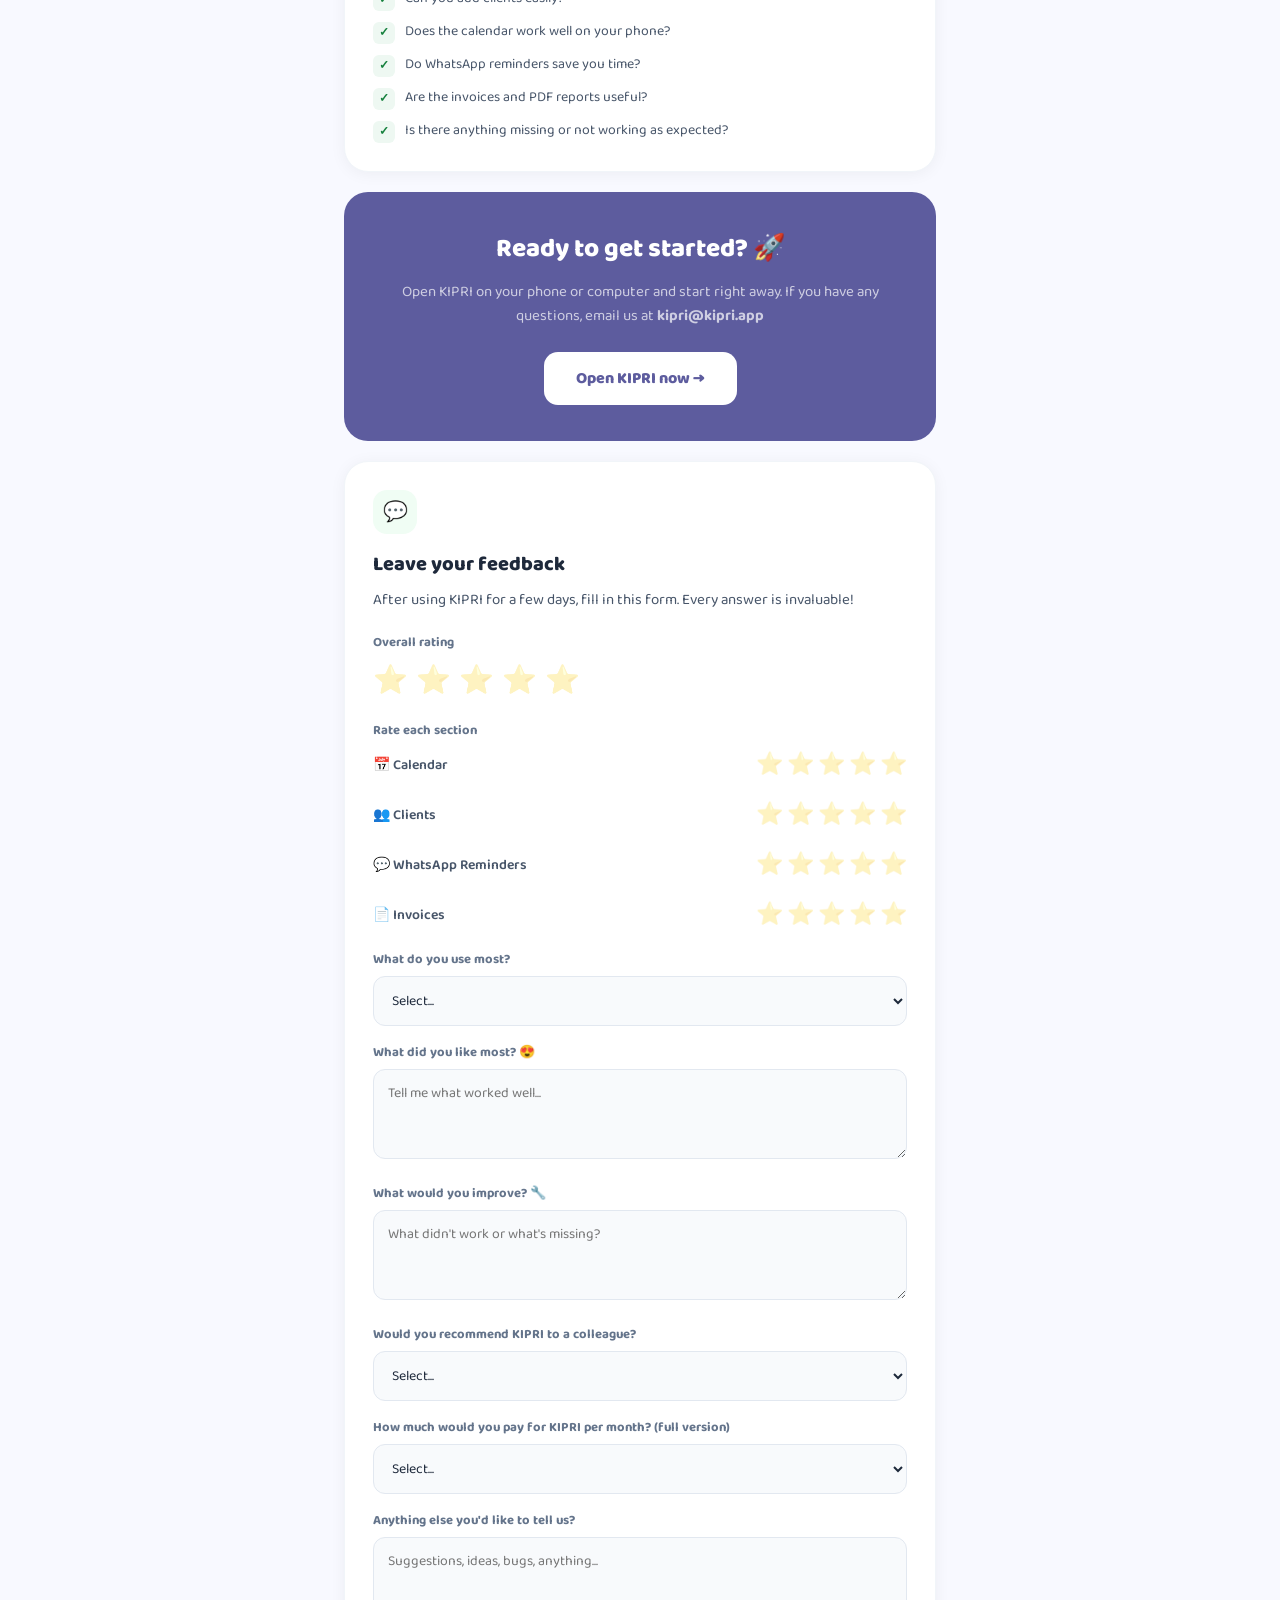
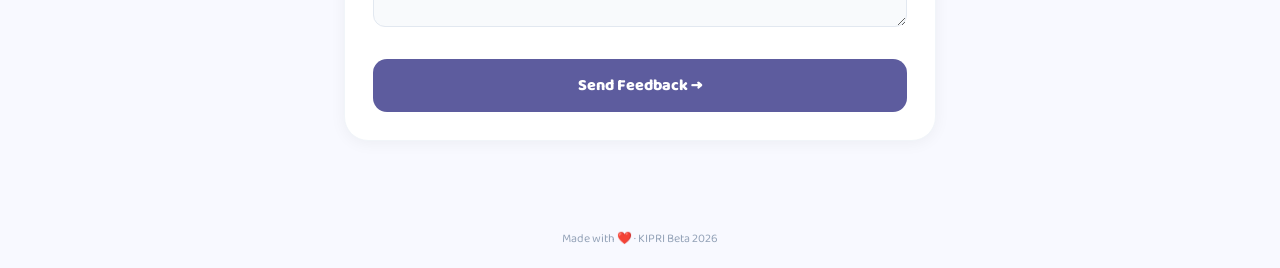
==== commit db511638: "Rebrand KIPRI: fix beta files, add register.html, update landing links" ====
--- a/beta-en.html
+++ b/beta-en.html
@@ -1,97 +1,82 @@
 <!DOCTYPE html>
-<html lang="it">
+<html lang="en">
 <head>
-  <meta charset="UTF-8"/>
-  <meta name="viewport" content="width=device-width, initial-scale=1.0"/>
-  <title>KIPRI Beta — You've been chosen!</title>
-  <link rel="icon" type="image/png" href="https://kipriappbeta.netlify.app/icon-192.png"/>
-  <link href="https://fonts.googleapis.com/css2?family=Baloo+2:wght@400;500;600;700;800&display=swap" rel="stylesheet"/>
-  <style>
-    *, *::before, *::after { box-sizing: border-box; margin: 0; padding: 0; }
-    body { font-family: 'Baloo 2', sans-serif; background: #F8F9FF; color: #1E293B; -webkit-font-smoothing: antialiased; }
-
-    .hero {
-      background: linear-gradient(135deg, #5D5C9E 0%, #3d3b7a 100%);
-      padding: 60px 24px 80px;
-      text-align: center;
-      position: relative;
-      overflow: hidden;
-    }
-    .hero::before {
-      content: '';
-      position: absolute; inset: 0;
-      background: radial-gradient(ellipse at 50% 120%, rgba(112,193,142,0.25) 0%, transparent 60%);
-    }
-    .hero-inner { position: relative; z-index: 1; max-width: 600px; margin: 0 auto; }
-    .beta-badge {
-      display: inline-flex; align-items: center; gap: 8px;
-      background: rgba(255,255,255,0.15); border: 1px solid rgba(255,255,255,0.25);
-      border-radius: 100px; padding: 6px 16px;
-      font-size: 13px; font-weight: 700; color: white;
-      margin-bottom: 24px; letter-spacing: 0.5px;
-    }
-    .beta-dot { width: 8px; height: 8px; background: #70C18E; border-radius: 50%; animation: pulse 2s infinite; }
-    @keyframes pulse { 0%,100%{opacity:1;}50%{opacity:0.4;} }
-    .hero h1 { font-size: clamp(32px, 6vw, 52px); font-weight: 800; color: white; line-height: 1.1; margin-bottom: 16px; letter-spacing: -0.5px; }
-    .hero h1 span { color: #88C999; }
-    .hero p { font-size: 17px; color: rgba(255,255,255,0.75); line-height: 1.7; max-width: 480px; margin: 0 auto 32px; }
-    .hero-cta { display: inline-flex; align-items: center; gap: 12px; background: white; color: #5D5C9E; padding: 16px 32px; border-radius: 16px; font-size: 17px; font-weight: 800; text-decoration: none; box-shadow: 0 8px 32px rgba(0,0,0,0.2); transition: transform 0.2s; }
-    .hero-cta:hover { transform: translateY(-2px); }
-    .hero-note { font-size: 13px; color: rgba(255,255,255,0.4); margin-top: 14px; }
-
-    .container { max-width: 640px; margin: 0 auto; padding: 48px 24px; }
-
-    .section { background: white; border-radius: 24px; padding: 28px; margin-bottom: 20px; box-shadow: 0 2px 16px rgba(0,0,0,0.05); border: 1px solid #F1F5F9; }
-    .section-icon { width: 44px; height: 44px; border-radius: 14px; display: flex; align-items: center; justify-content: center; font-size: 20px; margin-bottom: 14px; }
-    .section h2 { font-size: 20px; font-weight: 800; color: #1E293B; margin-bottom: 8px; }
-    .section p { font-size: 15px; color: #475569; line-height: 1.7; }
-
-    .steps { display: flex; flex-direction: column; gap: 16px; margin-top: 16px; }
-    .step-item { display: flex; gap: 16px; align-items: flex-start; }
-    .step-num { width: 32px; height: 32px; background: #5D5C9E; color: white; border-radius: 10px; display: flex; align-items: center; justify-content: center; font-weight: 800; font-size: 14px; flex-shrink: 0; }
-    .step-text { font-size: 15px; color: #475569; line-height: 1.6; padding-top: 4px; }
-    .step-text strong { color: #1E293B; }
-
-    .features-grid { display: grid; grid-template-columns: 1fr 1fr; gap: 12px; margin-top: 16px; }
-    .feat-item { background: #F8F9FF; border-radius: 14px; padding: 14px; display: flex; gap: 12px; align-items: flex-start; }
-    .feat-icon { width: 34px; height: 34px; border-radius: 10px; display: flex; align-items: center; justify-content: center; font-size: 16px; flex-shrink: 0; }
-    .feat-label { font-size: 13px; font-weight: 700; color: #1E293B; }
-    .feat-sub { font-size: 11px; color: #94A3B8; margin-top: 2px; }
-
-    .rules { display: flex; flex-direction: column; gap: 10px; margin-top: 14px; }
-    .rule-item { display: flex; gap: 10px; align-items: flex-start; font-size: 14px; color: #475569; line-height: 1.5; }
-    .rule-check { width: 22px; height: 22px; background: #EEF8F2; border-radius: 6px; display: flex; align-items: center; justify-content: center; color: #15803D; font-size: 12px; font-weight: 800; flex-shrink: 0; margin-top: 1px; }
-
-    .cta-section { background: #5D5C9E; border-radius: 24px; padding: 36px 28px; text-align: center; margin-bottom: 20px; }
-    .cta-section h2 { font-size: 26px; font-weight: 800; color: white; margin-bottom: 10px; }
-    .cta-section p { font-size: 15px; color: rgba(255,255,255,0.7); margin-bottom: 24px; line-height: 1.6; }
-    .cta-btn { display: inline-block; background: white; color: #5D5C9E; padding: 14px 32px; border-radius: 14px; font-size: 16px; font-weight: 800; text-decoration: none; }
-
-    .feedback-section { background: white; border-radius: 24px; padding: 28px; margin-bottom: 20px; box-shadow: 0 2px 16px rgba(0,0,0,0.05); border: 1px solid #F1F5F9; }
-    .feedback-section h2 { font-size: 20px; font-weight: 800; color: #1E293B; margin-bottom: 8px; }
-    .feedback-section p { font-size: 15px; color: #475569; margin-bottom: 20px; }
-
-    .form-group { margin-bottom: 16px; }
-    .form-label { font-size: 13px; font-weight: 700; color: #64748B; display: block; margin-bottom: 6px; }
-    .form-input { width: 100%; padding: 12px 14px; border-radius: 12px; border: 1.5px solid #E2E8F0; font-family: 'Baloo 2', sans-serif; font-size: 14px; color: #1E293B; outline: none; background: #F8FAFC; transition: border 0.2s; }
-    .form-input:focus { border-color: #5D5C9E; background: white; }
-    textarea.form-input { min-height: 90px; resize: vertical; }
-    .stars { display: flex; gap: 8px; margin-top: 6px; }
-    .star { font-size: 28px; cursor: pointer; opacity: 0.3; transition: opacity 0.15s; }
-    .star.active { opacity: 1; }
-    .rating-group { display: flex; flex-direction: column; gap: 14px; margin-bottom: 16px; }
-    .rating-row { display: flex; justify-content: space-between; align-items: center; }
-    .rating-label { font-size: 14px; font-weight: 600; color: #475569; }
-    .mini-stars { display: flex; gap: 4px; }
-    .mini-star { font-size: 22px; cursor: pointer; opacity: 0.3; transition: opacity 0.15s; }
-    .mini-star.active { opacity: 1; }
-    .submit-btn { width: 100%; background: #5D5C9E; color: white; border: none; padding: 14px; border-radius: 14px; font-size: 16px; font-weight: 800; cursor: pointer; font-family: 'Baloo 2', sans-serif; margin-top: 8px; transition: all 0.2s; }
-    .submit-btn:hover { background: #4a4980; }
-    .submit-btn:disabled { background: #94A3B8; cursor: not-allowed; }
-    .success-msg { text-align: center; padding: 20px; background: #EEF8F2; border-radius: 14px; color: #15803D; font-weight: 700; font-size: 16px; display: none; }
-
-    footer { text-align: center; padding: 20px; font-size: 12px; color: #94A3B8; }
-  </style>
+<meta charset="UTF-8"/>
+<meta name="viewport" content="width=device-width, initial-scale=1.0"/>
+<title>KIPRI Beta — You've been chosen!</title>
+<link rel="icon" type="image/png" href="https://kipri.app/icon-192.png"/>
+<link href="https://fonts.googleapis.com/css2?family=Baloo+2:wght@400;500;600;700;800&display=swap" rel="stylesheet"/>
+<style>
+*, *::before, *::after { box-sizing: border-box; margin: 0; padding: 0; }
+body { font-family: 'Baloo 2', sans-serif; background: #F8F9FF; color: #1E293B; -webkit-font-smoothing: antialiased; }
+.hero {
+  background: linear-gradient(135deg, #5D5C9E 0%, #3d3b7a 100%);
+  padding: 60px 24px 80px; text-align: center; position: relative; overflow: hidden;
+}
+.hero::before {
+  content: ''; position: absolute; inset: 0;
+  background: radial-gradient(ellipse at 50% 120%, rgba(112,193,142,0.25) 0%, transparent 60%);
+}
+.hero-inner { position: relative; z-index: 1; max-width: 600px; margin: 0 auto; }
+.beta-badge {
+  display: inline-flex; align-items: center; gap: 8px;
+  background: rgba(255,255,255,0.15); border: 1px solid rgba(255,255,255,0.25);
+  border-radius: 100px; padding: 6px 16px;
+  font-size: 13px; font-weight: 700; color: white; margin-bottom: 24px; letter-spacing: 0.5px;
+}
+.beta-dot { width: 8px; height: 8px; background: #70C18E; border-radius: 50%; animation: pulse 2s infinite; }
+@keyframes pulse { 0%,100%{opacity:1;}50%{opacity:0.4;} }
+.hero h1 { font-size: clamp(32px, 6vw, 52px); font-weight: 800; color: white; line-height: 1.1; margin-bottom: 16px; letter-spacing: -0.5px; }
+.hero h1 span { color: #88C999; }
+.hero p { font-size: 17px; color: rgba(255,255,255,0.75); line-height: 1.7; max-width: 480px; margin: 0 auto 32px; }
+.hero-cta { display: inline-flex; align-items: center; gap: 12px; background: white; color: #5D5C9E; padding: 16px 32px; border-radius: 16px; font-size: 17px; font-weight: 800; text-decoration: none; box-shadow: 0 8px 32px rgba(0,0,0,0.2); transition: transform 0.2s; }
+.hero-cta:hover { transform: translateY(-2px); }
+.hero-note { font-size: 13px; color: rgba(255,255,255,0.4); margin-top: 14px; }
+.container { max-width: 640px; margin: 0 auto; padding: 48px 24px; }
+.section { background: white; border-radius: 24px; padding: 28px; margin-bottom: 20px; box-shadow: 0 2px 16px rgba(0,0,0,0.05); border: 1px solid #F1F5F9; }
+.section-icon { width: 44px; height: 44px; border-radius: 14px; display: flex; align-items: center; justify-content: center; font-size: 20px; margin-bottom: 14px; }
+.section h2 { font-size: 20px; font-weight: 800; color: #1E293B; margin-bottom: 8px; }
+.section p { font-size: 15px; color: #475569; line-height: 1.7; }
+.steps { display: flex; flex-direction: column; gap: 16px; margin-top: 16px; }
+.step-item { display: flex; gap: 16px; align-items: flex-start; }
+.step-num { width: 32px; height: 32px; background: #5D5C9E; color: white; border-radius: 10px; display: flex; align-items: center; justify-content: center; font-weight: 800; font-size: 14px; flex-shrink: 0; }
+.step-text { font-size: 15px; color: #475569; line-height: 1.6; padding-top: 4px; }
+.step-text strong { color: #1E293B; }
+.features-grid { display: grid; grid-template-columns: 1fr 1fr; gap: 12px; margin-top: 16px; }
+.feat-item { background: #F8F9FF; border-radius: 14px; padding: 14px; display: flex; gap: 12px; align-items: flex-start; }
+.feat-icon { width: 34px; height: 34px; border-radius: 10px; display: flex; align-items: center; justify-content: center; font-size: 16px; flex-shrink: 0; }
+.feat-label { font-size: 13px; font-weight: 700; color: #1E293B; }
+.feat-sub { font-size: 11px; color: #94A3B8; margin-top: 2px; }
+.rules { display: flex; flex-direction: column; gap: 10px; margin-top: 14px; }
+.rule-item { display: flex; gap: 10px; align-items: flex-start; font-size: 14px; color: #475569; line-height: 1.5; }
+.rule-check { width: 22px; height: 22px; background: #EEF8F2; border-radius: 6px; display: flex; align-items: center; justify-content: center; color: #15803D; font-size: 12px; font-weight: 800; flex-shrink: 0; margin-top: 1px; }
+.cta-section { background: #5D5C9E; border-radius: 24px; padding: 36px 28px; text-align: center; margin-bottom: 20px; }
+.cta-section h2 { font-size: 26px; font-weight: 800; color: white; margin-bottom: 10px; }
+.cta-section p { font-size: 15px; color: rgba(255,255,255,0.7); margin-bottom: 24px; line-height: 1.6; }
+.cta-btn { display: inline-block; background: white; color: #5D5C9E; padding: 14px 32px; border-radius: 14px; font-size: 16px; font-weight: 800; text-decoration: none; }
+.feedback-section { background: white; border-radius: 24px; padding: 28px; margin-bottom: 20px; box-shadow: 0 2px 16px rgba(0,0,0,0.05); border: 1px solid #F1F5F9; }
+.feedback-section h2 { font-size: 20px; font-weight: 800; color: #1E293B; margin-bottom: 8px; }
+.feedback-section p { font-size: 15px; color: #475569; margin-bottom: 20px; }
+.form-group { margin-bottom: 16px; }
+.form-label { font-size: 13px; font-weight: 700; color: #64748B; display: block; margin-bottom: 6px; }
+.form-input { width: 100%; padding: 12px 14px; border-radius: 12px; border: 1.5px solid #E2E8F0; font-family: 'Baloo 2', sans-serif; font-size: 14px; color: #1E293B; outline: none; background: #F8FAFC; transition: border 0.2s; }
+.form-input:focus { border-color: #5D5C9E; background: white; }
+textarea.form-input { min-height: 90px; resize: vertical; }
+.stars { display: flex; gap: 8px; margin-top: 6px; }
+.star { font-size: 28px; cursor: pointer; opacity: 0.3; transition: opacity 0.15s; }
+.star.active { opacity: 1; }
+.rating-group { display: flex; flex-direction: column; gap: 14px; margin-bottom: 16px; }
+.rating-row { display: flex; justify-content: space-between; align-items: center; }
+.rating-label { font-size: 14px; font-weight: 600; color: #475569; }
+.mini-stars { display: flex; gap: 4px; }
+.mini-star { font-size: 22px; cursor: pointer; opacity: 0.3; transition: opacity 0.15s; }
+.mini-star.active { opacity: 1; }
+.submit-btn { width: 100%; background: #5D5C9E; color: white; border: none; padding: 14px; border-radius: 14px; font-size: 16px; font-weight: 800; cursor: pointer; font-family: 'Baloo 2', sans-serif; margin-top: 8px; transition: all 0.2s; }
+.submit-btn:hover { background: #4a4980; }
+.submit-btn:disabled { background: #94A3B8; cursor: not-allowed; }
+.success-msg { text-align: center; padding: 20px; background: #EEF8F2; border-radius: 14px; color: #15803D; font-weight: 700; font-size: 16px; display: none; }
+footer { text-align: center; padding: 20px; font-size: 12px; color: #94A3B8; }
+</style>
 </head>
 <body>
 
@@ -99,16 +84,16 @@
 <div class="hero">
   <div class="hero-inner">
     <div class="beta-badge"><div class="beta-dot"></div> Private Beta · Exclusive Access</div>
-    <h1>Welcome to the<br>KIPRI <span>team</span> 🎉</h1>
+    <h1>Welcome to the<br><span>KIPRI</span> team 🎉</h1>
     <p>You have been selected as a beta tester. Your feedback will help us build something extraordinary.</p>
-    <a href="https://kipriappbeta.netlify.app" class="hero-cta">Open KIPRI →</a>
-    <p class="hero-note" style="margin-top:20px;">Free throughout the beta · No card required</p>
+    <a href="https://kipri.app" class="hero-cta">Open KIPRI →</a>
+    <p class="hero-note">Free throughout the beta · No card required</p>
   </div>
 </div>
 
 <div class="container">
 
-  <!-- COME INIZIARE -->
+  <!-- HOW TO GET STARTED -->
   <div class="section">
     <div class="section-icon" style="background:#EEEEF8;">🚀</div>
     <h2>How to get started in 3 steps</h2>
@@ -116,263 +101,175 @@
     <div class="steps">
       <div class="step-item">
         <div class="step-num">1</div>
-        <div class="step-text"><strong>Apri KIPRI</strong> — clicca il bottone qui sopra o vai su <strong>kipri.com</strong></div>
+        <div class="step-text"><strong>Open KIPRI</strong> — click the button above or go to <strong>kipri.app</strong></div>
       </div>
       <div class="step-item">
         <div class="step-num">2</div>
-        <div class="step-text"><strong>Crea il tuo account</strong> — inserisci email e password. Il profilo si configura in 2 minuti.</div>
+        <div class="step-text"><strong>Create your account</strong> — enter your email and password. Your profile sets up in 2 minutes.</div>
       </div>
       <div class="step-item">
         <div class="step-num">3</div>
-        <div class="step-text"><strong>Inizia ad usarla</strong> — aggiungi i tuoi clienti, crea appuntamenti e attiva i promemoria WhatsApp.</div>
-      </div>
-    </div>
-  </div>
-
-  <!-- FUNZIONALITÀ -->
+        <div class="step-text"><strong>Start using it</strong> — add your clients, create appointments and enable WhatsApp reminders.</div>
+      </div>
+    </div>
+  </div>
+
+  <!-- FEATURES -->
   <div class="section">
     <div class="section-icon" style="background:#EEF8F2;">✨</div>
     <h2>What you can do with KIPRI</h2>
     <p>Everything you need to manage your business, in one app.</p>
     <div class="features-grid">
-      <div class="feat-item">
-        <div class="feat-icon" style="background:#EEEEF8;">📅</div>
-        <div><div class="feat-label">Calendario</div><div class="feat-sub">Appuntamenti sempre organizzati</div></div>
-      </div>
-      <div class="feat-item">
-        <div class="feat-icon" style="background:#EEF8F2;">👥</div>
-        <div><div class="feat-label">Rubrica</div><div class="feat-sub">Gestisci i tuoi clienti</div></div>
-      </div>
-      <div class="feat-item">
-        <div class="feat-icon" style="background:#DCFCE7;">💬</div>
-        <div><div class="feat-label">WhatsApp</div><div class="feat-sub">Promemoria automatici</div></div>
-      </div>
-      <div class="feat-item">
-        <div class="feat-icon" style="background:#FFFBEB;">📄</div>
-        <div><div class="feat-label">Fatture</div><div class="feat-sub">Crea e scarica PDF</div></div>
-      </div>
-      <div class="feat-item">
-        <div class="feat-icon" style="background:#FFF0F6;">📊</div>
-        <div><div class="feat-label">Finanze</div><div class="feat-sub">Entrate e uscite</div></div>
-      </div>
-      <div class="feat-item">
-        <div class="feat-icon" style="background:#EEEEF8;">🪪</div>
-        <div><div class="feat-label">Business QR</div><div class="feat-sub">Il tuo biglietto digitale</div></div>
-      </div>
-    </div>
-  </div>
-
-  <!-- COSA TESTARE -->
+      <div class="feat-item"><div class="feat-icon" style="background:#EEEEF8;">📅</div><div><div class="feat-label">Calendar</div><div class="feat-sub">Appointments always organised</div></div></div>
+      <div class="feat-item"><div class="feat-icon" style="background:#EEF8F2;">👥</div><div><div class="feat-label">Clients</div><div class="feat-sub">Manage your client base</div></div></div>
+      <div class="feat-item"><div class="feat-icon" style="background:#DCFCE7;">💬</div><div><div class="feat-label">WhatsApp</div><div class="feat-sub">Automatic reminders</div></div></div>
+      <div class="feat-item"><div class="feat-icon" style="background:#FFFBEB;">📄</div><div><div class="feat-label">Invoices</div><div class="feat-sub">Create and download PDFs</div></div></div>
+      <div class="feat-item"><div class="feat-icon" style="background:#FFF0F6;">📊</div><div><div class="feat-label">Finances</div><div class="feat-sub">Income and expenses</div></div></div>
+      <div class="feat-item"><div class="feat-icon" style="background:#EEEEF8;">🪪</div><div><div class="feat-label">Business QR</div><div class="feat-sub">Your digital business card</div></div></div>
+    </div>
+  </div>
+
+  <!-- WHAT TO TEST -->
   <div class="section">
     <div class="section-icon" style="background:#FFFBEB;">🔍</div>
     <h2>What to focus on</h2>
-    <p>Usa KIPRI nel tuo lavoro quotidiano per almeno una settimana e dimmi:</p>
+    <p>Use KIPRI in your daily work for at least one week and tell us:</p>
     <div class="rules">
-      <div class="rule-item"><div class="rule-check">✓</div>Riesci ad aggiungere clienti facilmente?</div>
-      <div class="rule-item"><div class="rule-check">✓</div>Il calendario funziona bene sul telefono?</div>
-      <div class="rule-item"><div class="rule-check">✓</div>I promemoria WhatsApp ti fanno risparmiare tempo?</div>
-      <div class="rule-item"><div class="rule-check">✓</div>Le fatture e il report PDF sono utili?</div>
-      <div class="rule-item"><div class="rule-check">✓</div>C'è qualcosa che ti manca o che non funziona come ti aspetti?</div>
-    </div>
-  </div>
-
-  <!-- CTA APRI APP -->
+      <div class="rule-item"><div class="rule-check">✓</div>Can you add clients easily?</div>
+      <div class="rule-item"><div class="rule-check">✓</div>Does the calendar work well on your phone?</div>
+      <div class="rule-item"><div class="rule-check">✓</div>Do WhatsApp reminders save you time?</div>
+      <div class="rule-item"><div class="rule-check">✓</div>Are the invoices and PDF reports useful?</div>
+      <div class="rule-item"><div class="rule-check">✓</div>Is there anything missing or not working as expected?</div>
+    </div>
+  </div>
+
+  <!-- CTA -->
   <div class="cta-section">
     <h2>Ready to get started? 🚀</h2>
-    <p>Apri KIPRI sul tuo telefono o computer e inizia subito. Se hai problemi o domande, rispondi a questa email.</p>
-    <a href="https://kipriappbeta.netlify.app" class="cta-btn">Open KIPRI now →</a>
-  </div>
-
-  <!-- FORM FEEDBACK -->
+    <p>Open KIPRI on your phone or computer and start right away. If you have any questions, email us at <strong>kipri@kipri.app</strong></p>
+    <a href="https://kipri.app" class="cta-btn">Open KIPRI now →</a>
+  </div>
+
+  <!-- FEEDBACK FORM -->
   <div class="feedback-section" id="feedback">
     <div class="section-icon" style="background:#F0FDF4; display:inline-flex; margin-bottom:14px;">💬</div>
     <h2>Leave your feedback</h2>
-    <p>Dopo aver usato KIPRI per qualche giorno, compila questo modulo. Ogni risposta è preziosa!</p>
+    <p>After using KIPRI for a few days, fill in this form. Every answer is invaluable!</p>
 
     <div id="form-area">
-      <!-- Overall rating -->
       <div class="form-group">
         <label class="form-label">Overall rating</label>
         <div class="stars" id="stars-general">
-          <span class="star" data-val="1">⭐</span>
-          <span class="star" data-val="2">⭐</span>
-          <span class="star" data-val="3">⭐</span>
-          <span class="star" data-val="4">⭐</span>
+          <span class="star" data-val="1">⭐</span><span class="star" data-val="2">⭐</span>
+          <span class="star" data-val="3">⭐</span><span class="star" data-val="4">⭐</span>
           <span class="star" data-val="5">⭐</span>
         </div>
         <input type="hidden" id="rating-general" value="0"/>
       </div>
 
-      <!-- Valutazioni per sezione -->
       <div class="form-group">
         <label class="form-label">Rate each section</label>
         <div class="rating-group">
-          <div class="rating-row">
-            <span class="rating-label">📅 Calendario</span>
-            <div class="mini-stars" data-section="cal">
-              <span class="mini-star" data-val="1">⭐</span><span class="mini-star" data-val="2">⭐</span><span class="mini-star" data-val="3">⭐</span><span class="mini-star" data-val="4">⭐</span><span class="mini-star" data-val="5">⭐</span>
-            </div>
-          </div>
-          <div class="rating-row">
-            <span class="rating-label">👥 Rubrica</span>
-            <div class="mini-stars" data-section="rubrica">
-              <span class="mini-star" data-val="1">⭐</span><span class="mini-star" data-val="2">⭐</span><span class="mini-star" data-val="3">⭐</span><span class="mini-star" data-val="4">⭐</span><span class="mini-star" data-val="5">⭐</span>
-            </div>
-          </div>
-          <div class="rating-row">
-            <span class="rating-label">💬 Promemoria WhatsApp</span>
-            <div class="mini-stars" data-section="wa">
-              <span class="mini-star" data-val="1">⭐</span><span class="mini-star" data-val="2">⭐</span><span class="mini-star" data-val="3">⭐</span><span class="mini-star" data-val="4">⭐</span><span class="mini-star" data-val="5">⭐</span>
-            </div>
-          </div>
-          <div class="rating-row">
-            <span class="rating-label">📄 Fatture</span>
-            <div class="mini-stars" data-section="fatture">
-              <span class="mini-star" data-val="1">⭐</span><span class="mini-star" data-val="2">⭐</span><span class="mini-star" data-val="3">⭐</span><span class="mini-star" data-val="4">⭐</span><span class="mini-star" data-val="5">⭐</span>
-            </div>
-          </div>
+          <div class="rating-row"><span class="rating-label">📅 Calendar</span><div class="mini-stars" data-section="cal"><span class="mini-star" data-val="1">⭐</span><span class="mini-star" data-val="2">⭐</span><span class="mini-star" data-val="3">⭐</span><span class="mini-star" data-val="4">⭐</span><span class="mini-star" data-val="5">⭐</span></div></div>
+          <div class="rating-row"><span class="rating-label">👥 Clients</span><div class="mini-stars" data-section="rubrica"><span class="mini-star" data-val="1">⭐</span><span class="mini-star" data-val="2">⭐</span><span class="mini-star" data-val="3">⭐</span><span class="mini-star" data-val="4">⭐</span><span class="mini-star" data-val="5">⭐</span></div></div>
+          <div class="rating-row"><span class="rating-label">💬 WhatsApp Reminders</span><div class="mini-stars" data-section="wa"><span class="mini-star" data-val="1">⭐</span><span class="mini-star" data-val="2">⭐</span><span class="mini-star" data-val="3">⭐</span><span class="mini-star" data-val="4">⭐</span><span class="mini-star" data-val="5">⭐</span></div></div>
+          <div class="rating-row"><span class="rating-label">📄 Invoices</span><div class="mini-stars" data-section="fatture"><span class="mini-star" data-val="1">⭐</span><span class="mini-star" data-val="2">⭐</span><span class="mini-star" data-val="3">⭐</span><span class="mini-star" data-val="4">⭐</span><span class="mini-star" data-val="5">⭐</span></div></div>
         </div>
       </div>
 
       <div class="form-group">
         <label class="form-label">What do you use most?</label>
         <select class="form-input" id="most-used">
-          <option value="">Seleziona...</option>
-          <option>Calendario & Appuntamenti</option>
-          <option>Rubrica Clienti</option>
-          <option>Promemoria WhatsApp</option>
-          <option>Fatture</option>
-          <option>Finanze</option>
-          <option>Business Card QR</option>
-          <option>Todo List</option>
+          <option value="">Select...</option>
+          <option>Calendar & Appointments</option><option>Client Directory</option>
+          <option>WhatsApp Reminders</option><option>Invoices</option>
+          <option>Finances</option><option>Business Card QR</option><option>Todo List</option>
         </select>
       </div>
-
-      <div class="form-group">
-        <label class="form-label">What did you like most? 😍</label>
-        <textarea class="form-input" id="liked" placeholder="Raccontami cosa ha funzionato bene..."></textarea>
-      </div>
-
-      <div class="form-group">
-        <label class="form-label">What would you improve? 🔧</label>
-        <textarea class="form-input" id="improve" placeholder="Cosa non ha funzionato o cosa ti manca?"></textarea>
-      </div>
-
+      <div class="form-group"><label class="form-label">What did you like most? 😍</label><textarea class="form-input" id="liked" placeholder="Tell me what worked well..."></textarea></div>
+      <div class="form-group"><label class="form-label">What would you improve? 🔧</label><textarea class="form-input" id="improve" placeholder="What didn't work or what's missing?"></textarea></div>
       <div class="form-group">
         <label class="form-label">Would you recommend KIPRI to a colleague?</label>
         <select class="form-input" id="recommend">
-          <option value="">Seleziona...</option>
-          <option>Sì, assolutamente!</option>
-          <option>Probabilmente sì</option>
-          <option>Non ancora, ha bisogno di miglioramenti</option>
-          <option>No</option>
+          <option value="">Select...</option>
+          <option>Yes, absolutely!</option><option>Probably yes</option>
+          <option>Not yet, it needs improvements</option><option>No</option>
         </select>
       </div>
-
-      <div class="form-group">
-        <label class="form-label">How much would you pay for KIPRI per month? (versione completa)</label>
+      <div class="form-group">
+        <label class="form-label">How much would you pay for KIPRI per month? (full version)</label>
         <select class="form-input" id="price">
-          <option value="">Seleziona...</option>
-          <option>Niente, voglio solo la versione gratuita</option>
-          <option>£3–5 / mese</option>
-          <option>£6–9 / mese</option>
-          <option>£10–14 / mese</option>
-          <option>Più di £15 / mese se vale</option>
+          <option value="">Select...</option>
+          <option>Nothing, I only want the free version</option>
+          <option>£3–5 / month</option><option>£6–9 / month</option>
+          <option>£10–14 / month</option><option>More than £15 / month if it's worth it</option>
         </select>
       </div>
-
-      <div class="form-group">
-        <label class="form-label">Altro — c'è qualcos'altro che vuoi dirmi?</label>
-        <textarea class="form-input" id="other" placeholder="Suggerimenti, idee, bugs, qualsiasi cosa..."></textarea>
-      </div>
-
-      <button class="submit-btn" onclick="inviaFeedback()">Send Feedback →</button>
+      <div class="form-group"><label class="form-label">Anything else you'd like to tell us?</label><textarea class="form-input" id="other" placeholder="Suggestions, ideas, bugs, anything..."></textarea></div>
+      <button class="submit-btn" onclick="sendFeedback()">Send Feedback →</button>
     </div>
 
     <div class="success-msg" id="success-msg">
-      🎉 Grazie mille! Il tuo feedback è stato inviato.<br>Sei fondamentale per migliorare KIPRI!
-    </div>
-  </div>
-
+      🎉 Thank you so much! Your feedback has been sent.<br>You are essential to making KIPRI better!
+    </div>
+  </div>
 </div>
 
 <footer>Made with ❤️ · KIPRI Beta 2026</footer>
 
 <script>
-// Stars generali
 document.querySelectorAll('#stars-general .star').forEach(star => {
   star.addEventListener('click', () => {
     const val = parseInt(star.dataset.val);
     document.getElementById('rating-general').value = val;
-    document.querySelectorAll('#stars-general .star').forEach((s, i) => {
-      s.classList.toggle('active', i < val);
-    });
+    document.querySelectorAll('#stars-general .star').forEach((s, i) => s.classList.toggle('active', i < val));
   });
 });
-
-// Mini stars per sezione
 document.querySelectorAll('.mini-stars').forEach(group => {
   group.querySelectorAll('.mini-star').forEach(star => {
     star.addEventListener('click', () => {
       const val = parseInt(star.dataset.val);
-      group.querySelectorAll('.mini-star').forEach((s, i) => {
-        s.classList.toggle('active', i < val);
-      });
+      group.querySelectorAll('.mini-star').forEach((s, i) => s.classList.toggle('active', i < val));
       group.dataset.rating = val;
     });
   });
 });
-
-function inviaFeedback() {
+function sendFeedback() {
   const btn = document.querySelector('.submit-btn');
-  btn.disabled = true;
-  btn.textContent = 'Invio in corso...';
-
-  // Raccoglie tutti i dati
+  btn.disabled = true; btn.textContent = 'Sending...';
   const data = {
-    rating_generale: document.getElementById('rating-general').value,
-    rating_calendario: document.querySelector('[data-section="cal"]')?.dataset.rating || '—',
-    rating_rubrica: document.querySelector('[data-section="rubrica"]')?.dataset.rating || '—',
+    rating_overall: document.getElementById('rating-general').value,
+    rating_calendar: document.querySelector('[data-section="cal"]')?.dataset.rating || '—',
+    rating_clients: document.querySelector('[data-section="rubrica"]')?.dataset.rating || '—',
     rating_whatsapp: document.querySelector('[data-section="wa"]')?.dataset.rating || '—',
-    rating_fatture: document.querySelector('[data-section="fatture"]')?.dataset.rating || '—',
-    sezione_piu_usata: document.getElementById('most-used').value,
-    piaciuto: document.getElementById('liked').value,
-    miglioramenti: document.getElementById('improve').value,
-    consigliato: document.getElementById('recommend').value,
-    prezzo_pagherebbe: document.getElementById('price').value,
-    altro: document.getElementById('other').value,
-    data_invio: new Date().toLocaleDateString('it-IT'),
+    rating_invoices: document.querySelector('[data-section="fatture"]')?.dataset.rating || '—',
+    most_used: document.getElementById('most-used').value,
+    liked: document.getElementById('liked').value,
+    improve: document.getElementById('improve').value,
+    recommend: document.getElementById('recommend').value,
+    price: document.getElementById('price').value,
+    other: document.getElementById('other').value,
+    date: new Date().toLocaleDateString('en-GB'),
   };
-
-  // Crea mailto con tutti i dati
-  const subject = encodeURIComponent('KIPRI Beta — Feedback utente');
+  const subject = encodeURIComponent('KIPRI Beta — User Feedback');
   const body = encodeURIComponent(
-    `FEEDBACK KIPRI BETA\n` +
-    `==================\n\n` +
-    `⭐ Overall rating: ${data.rating_generale}/5\n\n` +
-    `📊 Valutazioni per sezione:\n` +
-    `  📅 Calendario: ${data.rating_calendario}/5\n` +
-    `  👥 Rubrica: ${data.rating_rubrica}/5\n` +
-    `  💬 WhatsApp: ${data.rating_whatsapp}/5\n` +
-    `  📄 Fatture: ${data.rating_fatture}/5\n\n` +
-    `🔥 Sezione più usata: ${data.sezione_piu_usata}\n\n` +
-    `😍 Cosa è piaciuto:\n${data.piaciuto}\n\n` +
-    `🔧 Cosa migliorare:\n${data.miglioramenti}\n\n` +
-    `📢 Lo consiglierebbe: ${data.consigliato}\n\n` +
-    `💰 Prezzo giusto: ${data.prezzo_pagherebbe}\n\n` +
-    `💬 Altro:\n${data.altro}\n\n` +
-    `📅 Data: ${data.data_invio}`
+    `KIPRI BETA FEEDBACK\n===================\n\n` +
+    `⭐ Overall rating: ${data.rating_overall}/5\n\n` +
+    `📊 Section ratings:\n 📅 Calendar: ${data.rating_calendar}/5\n 👥 Clients: ${data.rating_clients}/5\n 💬 WhatsApp: ${data.rating_whatsapp}/5\n 📄 Invoices: ${data.rating_invoices}/5\n\n` +
+    `🔥 Most used section: ${data.most_used}\n\n` +
+    `😍 What they liked:\n${data.liked}\n\n` +
+    `🔧 What to improve:\n${data.improve}\n\n` +
+    `📢 Would recommend: ${data.recommend}\n\n` +
+    `💰 Fair price: ${data.price}\n\n` +
+    `💬 Other:\n${data.other}\n\n` +
+    `📅 Date: ${data.date}`
   );
-
-  // Apre il client email con il feedback
-  window.location.href = `mailto:tua@email.com?subject=${subject}&body=${body}`;
-
+  window.location.href = `mailto:kipri@kipri.app?subject=${subject}&body=${body}`;
   setTimeout(() => {
     document.getElementById('form-area').style.display = 'none';
     document.getElementById('success-msg').style.display = 'block';
   }, 1500);
 }
 </script>
-
 </body>
 </html>
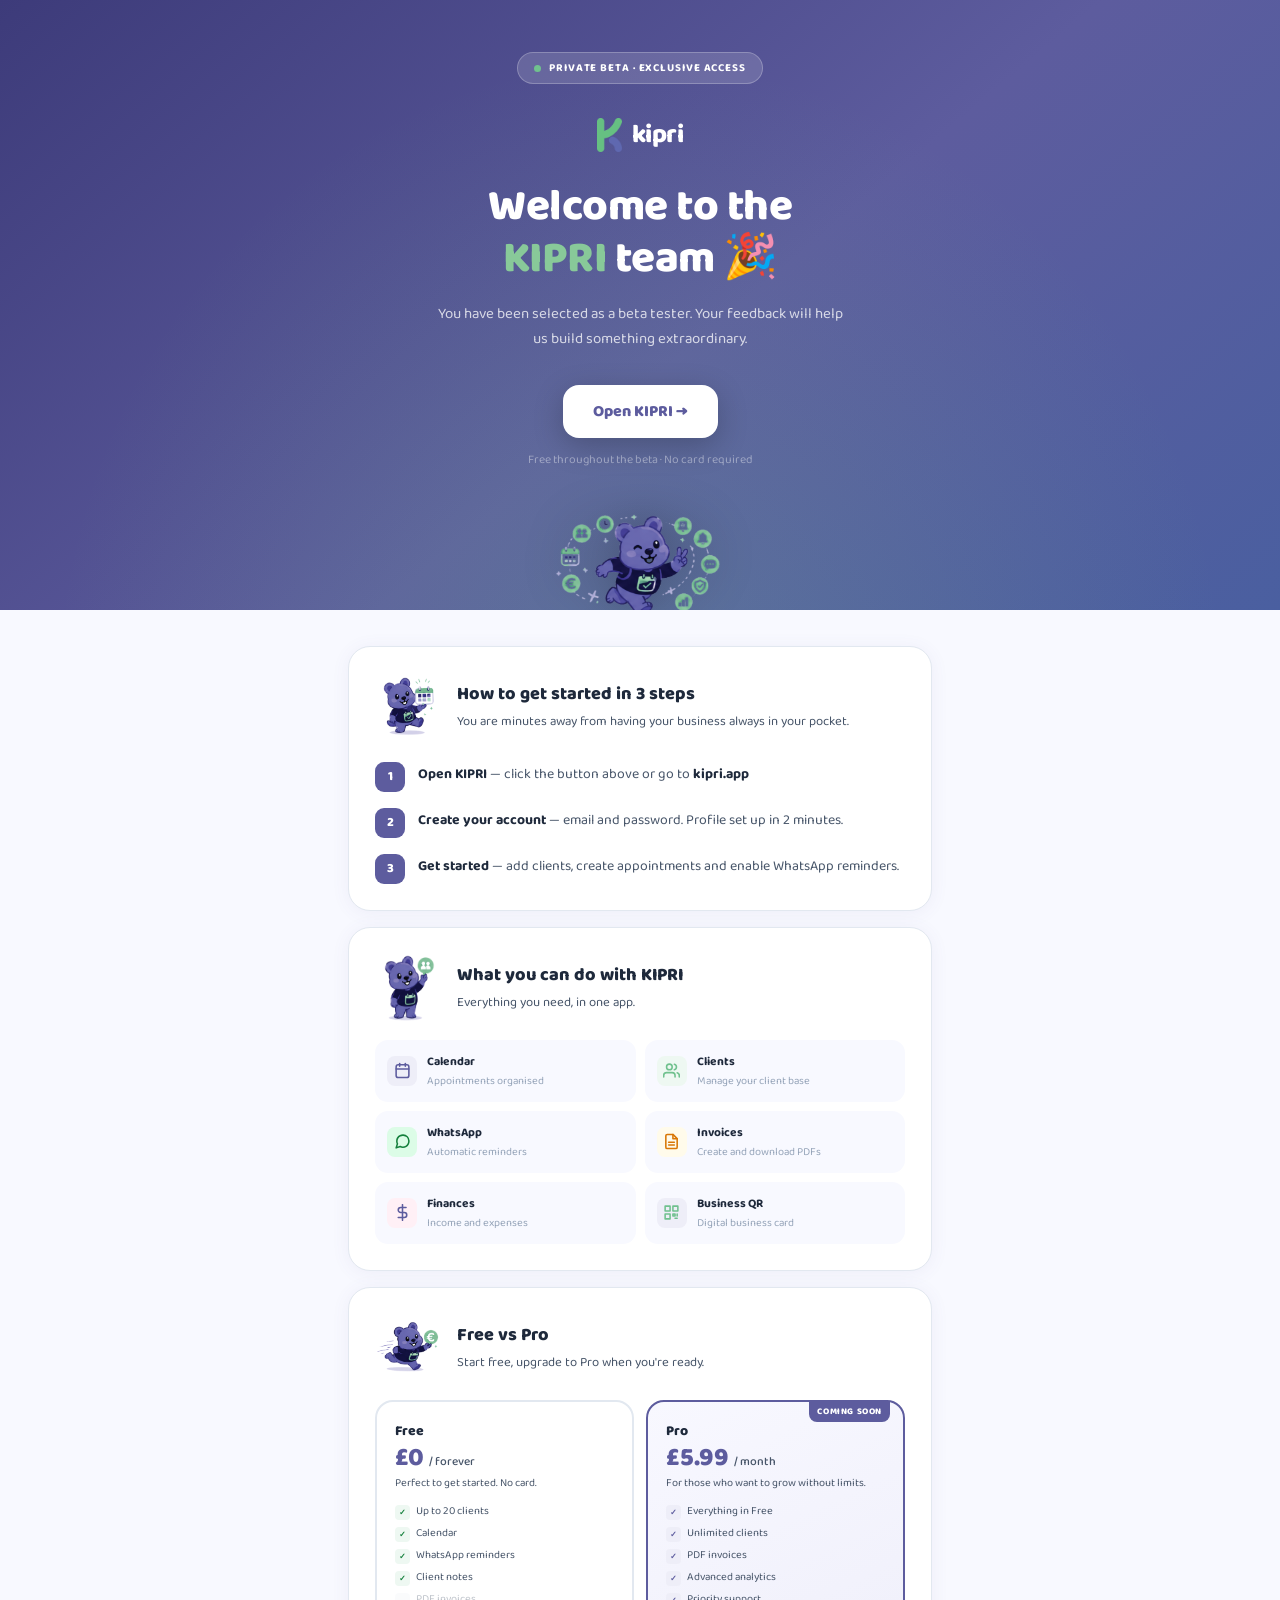
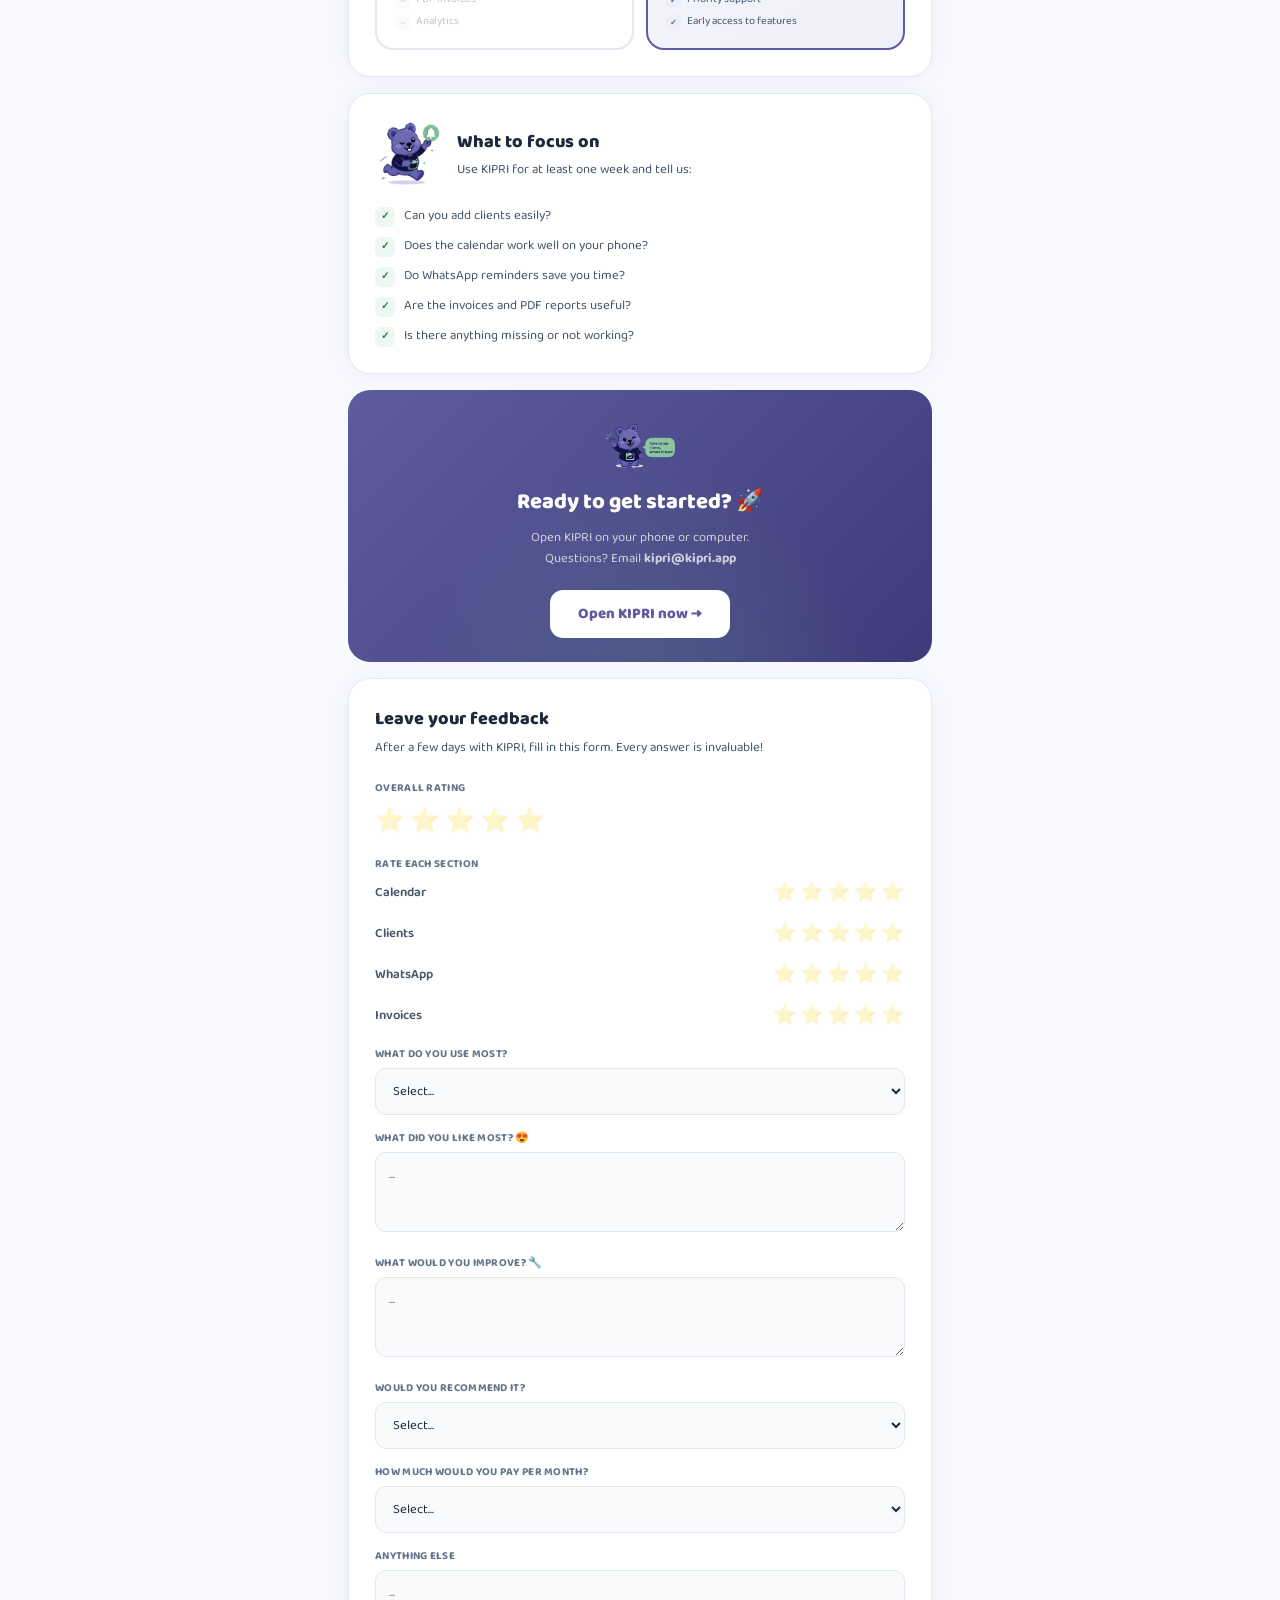
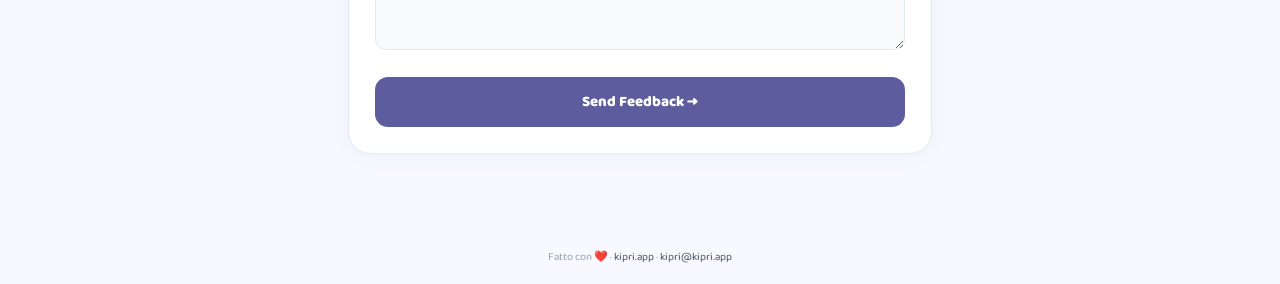
==== commit 23ff841e: "Fix phone mockup logo, SVG icons, quokka images, remove kangaroo" ====
--- a/beta-en.html
+++ b/beta-en.html
@@ -1,275 +1,10 @@
 <!DOCTYPE html>
-<html lang="en">
+<html>
 <head>
 <meta charset="UTF-8"/>
-<meta name="viewport" content="width=device-width, initial-scale=1.0"/>
-<title>KIPRI Beta — You've been chosen!</title>
-<link rel="icon" type="image/png" href="https://kipri.app/icon-192.png"/>
-<link href="https://fonts.googleapis.com/css2?family=Baloo+2:wght@400;500;600;700;800&display=swap" rel="stylesheet"/>
-<style>
-*, *::before, *::after { box-sizing: border-box; margin: 0; padding: 0; }
-body { font-family: 'Baloo 2', sans-serif; background: #F8F9FF; color: #1E293B; -webkit-font-smoothing: antialiased; }
-.hero {
-  background: linear-gradient(135deg, #5D5C9E 0%, #3d3b7a 100%);
-  padding: 60px 24px 80px; text-align: center; position: relative; overflow: hidden;
-}
-.hero::before {
-  content: ''; position: absolute; inset: 0;
-  background: radial-gradient(ellipse at 50% 120%, rgba(112,193,142,0.25) 0%, transparent 60%);
-}
-.hero-inner { position: relative; z-index: 1; max-width: 600px; margin: 0 auto; }
-.beta-badge {
-  display: inline-flex; align-items: center; gap: 8px;
-  background: rgba(255,255,255,0.15); border: 1px solid rgba(255,255,255,0.25);
-  border-radius: 100px; padding: 6px 16px;
-  font-size: 13px; font-weight: 700; color: white; margin-bottom: 24px; letter-spacing: 0.5px;
-}
-.beta-dot { width: 8px; height: 8px; background: #70C18E; border-radius: 50%; animation: pulse 2s infinite; }
-@keyframes pulse { 0%,100%{opacity:1;}50%{opacity:0.4;} }
-.hero h1 { font-size: clamp(32px, 6vw, 52px); font-weight: 800; color: white; line-height: 1.1; margin-bottom: 16px; letter-spacing: -0.5px; }
-.hero h1 span { color: #88C999; }
-.hero p { font-size: 17px; color: rgba(255,255,255,0.75); line-height: 1.7; max-width: 480px; margin: 0 auto 32px; }
-.hero-cta { display: inline-flex; align-items: center; gap: 12px; background: white; color: #5D5C9E; padding: 16px 32px; border-radius: 16px; font-size: 17px; font-weight: 800; text-decoration: none; box-shadow: 0 8px 32px rgba(0,0,0,0.2); transition: transform 0.2s; }
-.hero-cta:hover { transform: translateY(-2px); }
-.hero-note { font-size: 13px; color: rgba(255,255,255,0.4); margin-top: 14px; }
-.container { max-width: 640px; margin: 0 auto; padding: 48px 24px; }
-.section { background: white; border-radius: 24px; padding: 28px; margin-bottom: 20px; box-shadow: 0 2px 16px rgba(0,0,0,0.05); border: 1px solid #F1F5F9; }
-.section-icon { width: 44px; height: 44px; border-radius: 14px; display: flex; align-items: center; justify-content: center; font-size: 20px; margin-bottom: 14px; }
-.section h2 { font-size: 20px; font-weight: 800; color: #1E293B; margin-bottom: 8px; }
-.section p { font-size: 15px; color: #475569; line-height: 1.7; }
-.steps { display: flex; flex-direction: column; gap: 16px; margin-top: 16px; }
-.step-item { display: flex; gap: 16px; align-items: flex-start; }
-.step-num { width: 32px; height: 32px; background: #5D5C9E; color: white; border-radius: 10px; display: flex; align-items: center; justify-content: center; font-weight: 800; font-size: 14px; flex-shrink: 0; }
-.step-text { font-size: 15px; color: #475569; line-height: 1.6; padding-top: 4px; }
-.step-text strong { color: #1E293B; }
-.features-grid { display: grid; grid-template-columns: 1fr 1fr; gap: 12px; margin-top: 16px; }
-.feat-item { background: #F8F9FF; border-radius: 14px; padding: 14px; display: flex; gap: 12px; align-items: flex-start; }
-.feat-icon { width: 34px; height: 34px; border-radius: 10px; display: flex; align-items: center; justify-content: center; font-size: 16px; flex-shrink: 0; }
-.feat-label { font-size: 13px; font-weight: 700; color: #1E293B; }
-.feat-sub { font-size: 11px; color: #94A3B8; margin-top: 2px; }
-.rules { display: flex; flex-direction: column; gap: 10px; margin-top: 14px; }
-.rule-item { display: flex; gap: 10px; align-items: flex-start; font-size: 14px; color: #475569; line-height: 1.5; }
-.rule-check { width: 22px; height: 22px; background: #EEF8F2; border-radius: 6px; display: flex; align-items: center; justify-content: center; color: #15803D; font-size: 12px; font-weight: 800; flex-shrink: 0; margin-top: 1px; }
-.cta-section { background: #5D5C9E; border-radius: 24px; padding: 36px 28px; text-align: center; margin-bottom: 20px; }
-.cta-section h2 { font-size: 26px; font-weight: 800; color: white; margin-bottom: 10px; }
-.cta-section p { font-size: 15px; color: rgba(255,255,255,0.7); margin-bottom: 24px; line-height: 1.6; }
-.cta-btn { display: inline-block; background: white; color: #5D5C9E; padding: 14px 32px; border-radius: 14px; font-size: 16px; font-weight: 800; text-decoration: none; }
-.feedback-section { background: white; border-radius: 24px; padding: 28px; margin-bottom: 20px; box-shadow: 0 2px 16px rgba(0,0,0,0.05); border: 1px solid #F1F5F9; }
-.feedback-section h2 { font-size: 20px; font-weight: 800; color: #1E293B; margin-bottom: 8px; }
-.feedback-section p { font-size: 15px; color: #475569; margin-bottom: 20px; }
-.form-group { margin-bottom: 16px; }
-.form-label { font-size: 13px; font-weight: 700; color: #64748B; display: block; margin-bottom: 6px; }
-.form-input { width: 100%; padding: 12px 14px; border-radius: 12px; border: 1.5px solid #E2E8F0; font-family: 'Baloo 2', sans-serif; font-size: 14px; color: #1E293B; outline: none; background: #F8FAFC; transition: border 0.2s; }
-.form-input:focus { border-color: #5D5C9E; background: white; }
-textarea.form-input { min-height: 90px; resize: vertical; }
-.stars { display: flex; gap: 8px; margin-top: 6px; }
-.star { font-size: 28px; cursor: pointer; opacity: 0.3; transition: opacity 0.15s; }
-.star.active { opacity: 1; }
-.rating-group { display: flex; flex-direction: column; gap: 14px; margin-bottom: 16px; }
-.rating-row { display: flex; justify-content: space-between; align-items: center; }
-.rating-label { font-size: 14px; font-weight: 600; color: #475569; }
-.mini-stars { display: flex; gap: 4px; }
-.mini-star { font-size: 22px; cursor: pointer; opacity: 0.3; transition: opacity 0.15s; }
-.mini-star.active { opacity: 1; }
-.submit-btn { width: 100%; background: #5D5C9E; color: white; border: none; padding: 14px; border-radius: 14px; font-size: 16px; font-weight: 800; cursor: pointer; font-family: 'Baloo 2', sans-serif; margin-top: 8px; transition: all 0.2s; }
-.submit-btn:hover { background: #4a4980; }
-.submit-btn:disabled { background: #94A3B8; cursor: not-allowed; }
-.success-msg { text-align: center; padding: 20px; background: #EEF8F2; border-radius: 14px; color: #15803D; font-weight: 700; font-size: 16px; display: none; }
-footer { text-align: center; padding: 20px; font-size: 12px; color: #94A3B8; }
-</style>
+<meta http-equiv="refresh" content="0;url=beta.html?lang=en"/>
+<title>KIPRI Beta (EN)</title>
+<script>window.location.replace('beta.html?lang=en');</script>
 </head>
-<body>
-
-<!-- HERO -->
-<div class="hero">
-  <div class="hero-inner">
-    <div class="beta-badge"><div class="beta-dot"></div> Private Beta · Exclusive Access</div>
-    <h1>Welcome to the<br><span>KIPRI</span> team 🎉</h1>
-    <p>You have been selected as a beta tester. Your feedback will help us build something extraordinary.</p>
-    <a href="https://kipri.app" class="hero-cta">Open KIPRI →</a>
-    <p class="hero-note">Free throughout the beta · No card required</p>
-  </div>
-</div>
-
-<div class="container">
-
-  <!-- HOW TO GET STARTED -->
-  <div class="section">
-    <div class="section-icon" style="background:#EEEEF8;">🚀</div>
-    <h2>How to get started in 3 steps</h2>
-    <p>You are minutes away from having your business always in your pocket.</p>
-    <div class="steps">
-      <div class="step-item">
-        <div class="step-num">1</div>
-        <div class="step-text"><strong>Open KIPRI</strong> — click the button above or go to <strong>kipri.app</strong></div>
-      </div>
-      <div class="step-item">
-        <div class="step-num">2</div>
-        <div class="step-text"><strong>Create your account</strong> — enter your email and password. Your profile sets up in 2 minutes.</div>
-      </div>
-      <div class="step-item">
-        <div class="step-num">3</div>
-        <div class="step-text"><strong>Start using it</strong> — add your clients, create appointments and enable WhatsApp reminders.</div>
-      </div>
-    </div>
-  </div>
-
-  <!-- FEATURES -->
-  <div class="section">
-    <div class="section-icon" style="background:#EEF8F2;">✨</div>
-    <h2>What you can do with KIPRI</h2>
-    <p>Everything you need to manage your business, in one app.</p>
-    <div class="features-grid">
-      <div class="feat-item"><div class="feat-icon" style="background:#EEEEF8;">📅</div><div><div class="feat-label">Calendar</div><div class="feat-sub">Appointments always organised</div></div></div>
-      <div class="feat-item"><div class="feat-icon" style="background:#EEF8F2;">👥</div><div><div class="feat-label">Clients</div><div class="feat-sub">Manage your client base</div></div></div>
-      <div class="feat-item"><div class="feat-icon" style="background:#DCFCE7;">💬</div><div><div class="feat-label">WhatsApp</div><div class="feat-sub">Automatic reminders</div></div></div>
-      <div class="feat-item"><div class="feat-icon" style="background:#FFFBEB;">📄</div><div><div class="feat-label">Invoices</div><div class="feat-sub">Create and download PDFs</div></div></div>
-      <div class="feat-item"><div class="feat-icon" style="background:#FFF0F6;">📊</div><div><div class="feat-label">Finances</div><div class="feat-sub">Income and expenses</div></div></div>
-      <div class="feat-item"><div class="feat-icon" style="background:#EEEEF8;">🪪</div><div><div class="feat-label">Business QR</div><div class="feat-sub">Your digital business card</div></div></div>
-    </div>
-  </div>
-
-  <!-- WHAT TO TEST -->
-  <div class="section">
-    <div class="section-icon" style="background:#FFFBEB;">🔍</div>
-    <h2>What to focus on</h2>
-    <p>Use KIPRI in your daily work for at least one week and tell us:</p>
-    <div class="rules">
-      <div class="rule-item"><div class="rule-check">✓</div>Can you add clients easily?</div>
-      <div class="rule-item"><div class="rule-check">✓</div>Does the calendar work well on your phone?</div>
-      <div class="rule-item"><div class="rule-check">✓</div>Do WhatsApp reminders save you time?</div>
-      <div class="rule-item"><div class="rule-check">✓</div>Are the invoices and PDF reports useful?</div>
-      <div class="rule-item"><div class="rule-check">✓</div>Is there anything missing or not working as expected?</div>
-    </div>
-  </div>
-
-  <!-- CTA -->
-  <div class="cta-section">
-    <h2>Ready to get started? 🚀</h2>
-    <p>Open KIPRI on your phone or computer and start right away. If you have any questions, email us at <strong>kipri@kipri.app</strong></p>
-    <a href="https://kipri.app" class="cta-btn">Open KIPRI now →</a>
-  </div>
-
-  <!-- FEEDBACK FORM -->
-  <div class="feedback-section" id="feedback">
-    <div class="section-icon" style="background:#F0FDF4; display:inline-flex; margin-bottom:14px;">💬</div>
-    <h2>Leave your feedback</h2>
-    <p>After using KIPRI for a few days, fill in this form. Every answer is invaluable!</p>
-
-    <div id="form-area">
-      <div class="form-group">
-        <label class="form-label">Overall rating</label>
-        <div class="stars" id="stars-general">
-          <span class="star" data-val="1">⭐</span><span class="star" data-val="2">⭐</span>
-          <span class="star" data-val="3">⭐</span><span class="star" data-val="4">⭐</span>
-          <span class="star" data-val="5">⭐</span>
-        </div>
-        <input type="hidden" id="rating-general" value="0"/>
-      </div>
-
-      <div class="form-group">
-        <label class="form-label">Rate each section</label>
-        <div class="rating-group">
-          <div class="rating-row"><span class="rating-label">📅 Calendar</span><div class="mini-stars" data-section="cal"><span class="mini-star" data-val="1">⭐</span><span class="mini-star" data-val="2">⭐</span><span class="mini-star" data-val="3">⭐</span><span class="mini-star" data-val="4">⭐</span><span class="mini-star" data-val="5">⭐</span></div></div>
-          <div class="rating-row"><span class="rating-label">👥 Clients</span><div class="mini-stars" data-section="rubrica"><span class="mini-star" data-val="1">⭐</span><span class="mini-star" data-val="2">⭐</span><span class="mini-star" data-val="3">⭐</span><span class="mini-star" data-val="4">⭐</span><span class="mini-star" data-val="5">⭐</span></div></div>
-          <div class="rating-row"><span class="rating-label">💬 WhatsApp Reminders</span><div class="mini-stars" data-section="wa"><span class="mini-star" data-val="1">⭐</span><span class="mini-star" data-val="2">⭐</span><span class="mini-star" data-val="3">⭐</span><span class="mini-star" data-val="4">⭐</span><span class="mini-star" data-val="5">⭐</span></div></div>
-          <div class="rating-row"><span class="rating-label">📄 Invoices</span><div class="mini-stars" data-section="fatture"><span class="mini-star" data-val="1">⭐</span><span class="mini-star" data-val="2">⭐</span><span class="mini-star" data-val="3">⭐</span><span class="mini-star" data-val="4">⭐</span><span class="mini-star" data-val="5">⭐</span></div></div>
-        </div>
-      </div>
-
-      <div class="form-group">
-        <label class="form-label">What do you use most?</label>
-        <select class="form-input" id="most-used">
-          <option value="">Select...</option>
-          <option>Calendar & Appointments</option><option>Client Directory</option>
-          <option>WhatsApp Reminders</option><option>Invoices</option>
-          <option>Finances</option><option>Business Card QR</option><option>Todo List</option>
-        </select>
-      </div>
-      <div class="form-group"><label class="form-label">What did you like most? 😍</label><textarea class="form-input" id="liked" placeholder="Tell me what worked well..."></textarea></div>
-      <div class="form-group"><label class="form-label">What would you improve? 🔧</label><textarea class="form-input" id="improve" placeholder="What didn't work or what's missing?"></textarea></div>
-      <div class="form-group">
-        <label class="form-label">Would you recommend KIPRI to a colleague?</label>
-        <select class="form-input" id="recommend">
-          <option value="">Select...</option>
-          <option>Yes, absolutely!</option><option>Probably yes</option>
-          <option>Not yet, it needs improvements</option><option>No</option>
-        </select>
-      </div>
-      <div class="form-group">
-        <label class="form-label">How much would you pay for KIPRI per month? (full version)</label>
-        <select class="form-input" id="price">
-          <option value="">Select...</option>
-          <option>Nothing, I only want the free version</option>
-          <option>£3–5 / month</option><option>£6–9 / month</option>
-          <option>£10–14 / month</option><option>More than £15 / month if it's worth it</option>
-        </select>
-      </div>
-      <div class="form-group"><label class="form-label">Anything else you'd like to tell us?</label><textarea class="form-input" id="other" placeholder="Suggestions, ideas, bugs, anything..."></textarea></div>
-      <button class="submit-btn" onclick="sendFeedback()">Send Feedback →</button>
-    </div>
-
-    <div class="success-msg" id="success-msg">
-      🎉 Thank you so much! Your feedback has been sent.<br>You are essential to making KIPRI better!
-    </div>
-  </div>
-</div>
-
-<footer>Made with ❤️ · KIPRI Beta 2026</footer>
-
-<script>
-document.querySelectorAll('#stars-general .star').forEach(star => {
-  star.addEventListener('click', () => {
-    const val = parseInt(star.dataset.val);
-    document.getElementById('rating-general').value = val;
-    document.querySelectorAll('#stars-general .star').forEach((s, i) => s.classList.toggle('active', i < val));
-  });
-});
-document.querySelectorAll('.mini-stars').forEach(group => {
-  group.querySelectorAll('.mini-star').forEach(star => {
-    star.addEventListener('click', () => {
-      const val = parseInt(star.dataset.val);
-      group.querySelectorAll('.mini-star').forEach((s, i) => s.classList.toggle('active', i < val));
-      group.dataset.rating = val;
-    });
-  });
-});
-function sendFeedback() {
-  const btn = document.querySelector('.submit-btn');
-  btn.disabled = true; btn.textContent = 'Sending...';
-  const data = {
-    rating_overall: document.getElementById('rating-general').value,
-    rating_calendar: document.querySelector('[data-section="cal"]')?.dataset.rating || '—',
-    rating_clients: document.querySelector('[data-section="rubrica"]')?.dataset.rating || '—',
-    rating_whatsapp: document.querySelector('[data-section="wa"]')?.dataset.rating || '—',
-    rating_invoices: document.querySelector('[data-section="fatture"]')?.dataset.rating || '—',
-    most_used: document.getElementById('most-used').value,
-    liked: document.getElementById('liked').value,
-    improve: document.getElementById('improve').value,
-    recommend: document.getElementById('recommend').value,
-    price: document.getElementById('price').value,
-    other: document.getElementById('other').value,
-    date: new Date().toLocaleDateString('en-GB'),
-  };
-  const subject = encodeURIComponent('KIPRI Beta — User Feedback');
-  const body = encodeURIComponent(
-    `KIPRI BETA FEEDBACK\n===================\n\n` +
-    `⭐ Overall rating: ${data.rating_overall}/5\n\n` +
-    `📊 Section ratings:\n 📅 Calendar: ${data.rating_calendar}/5\n 👥 Clients: ${data.rating_clients}/5\n 💬 WhatsApp: ${data.rating_whatsapp}/5\n 📄 Invoices: ${data.rating_invoices}/5\n\n` +
-    `🔥 Most used section: ${data.most_used}\n\n` +
-    `😍 What they liked:\n${data.liked}\n\n` +
-    `🔧 What to improve:\n${data.improve}\n\n` +
-    `📢 Would recommend: ${data.recommend}\n\n` +
-    `💰 Fair price: ${data.price}\n\n` +
-    `💬 Other:\n${data.other}\n\n` +
-    `📅 Date: ${data.date}`
-  );
-  window.location.href = `mailto:kipri@kipri.app?subject=${subject}&body=${body}`;
-  setTimeout(() => {
-    document.getElementById('form-area').style.display = 'none';
-    document.getElementById('success-msg').style.display = 'block';
-  }, 1500);
-}
-</script>
-</body>
+<body></body>
 </html>
